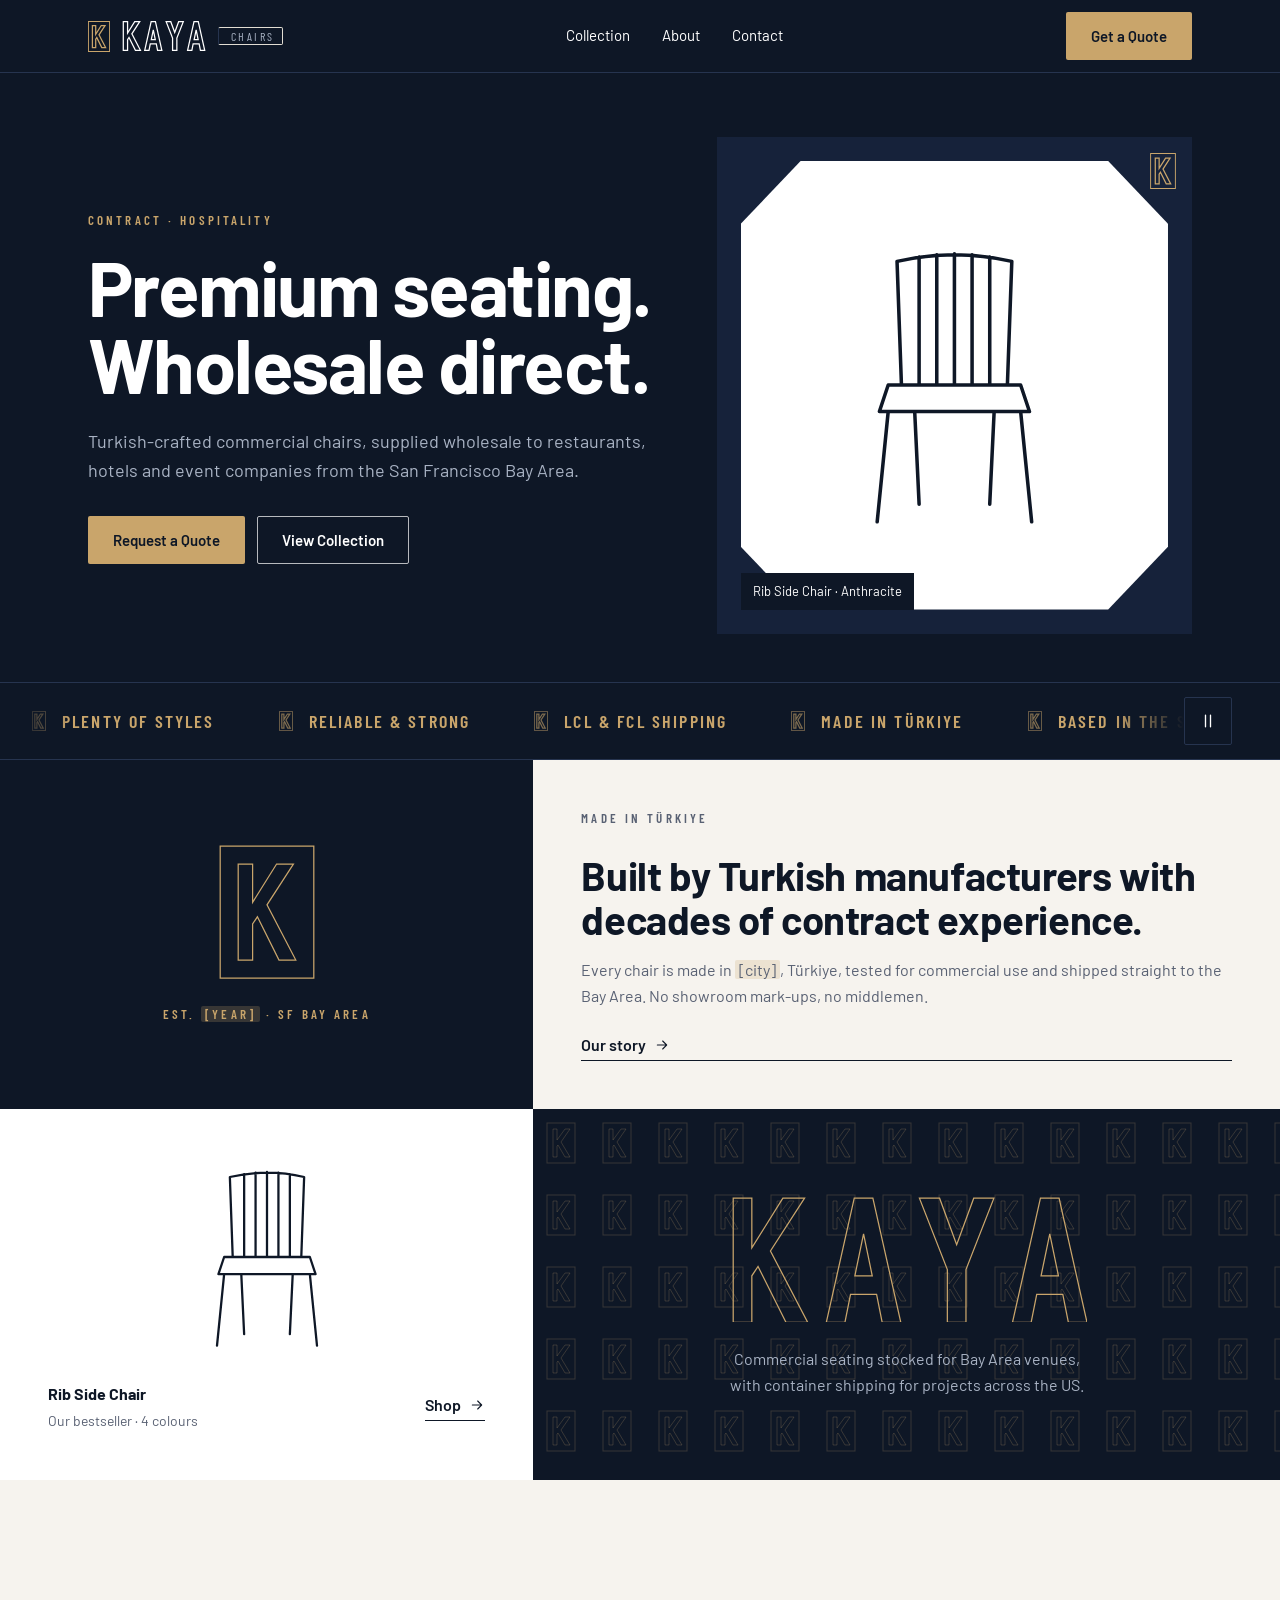
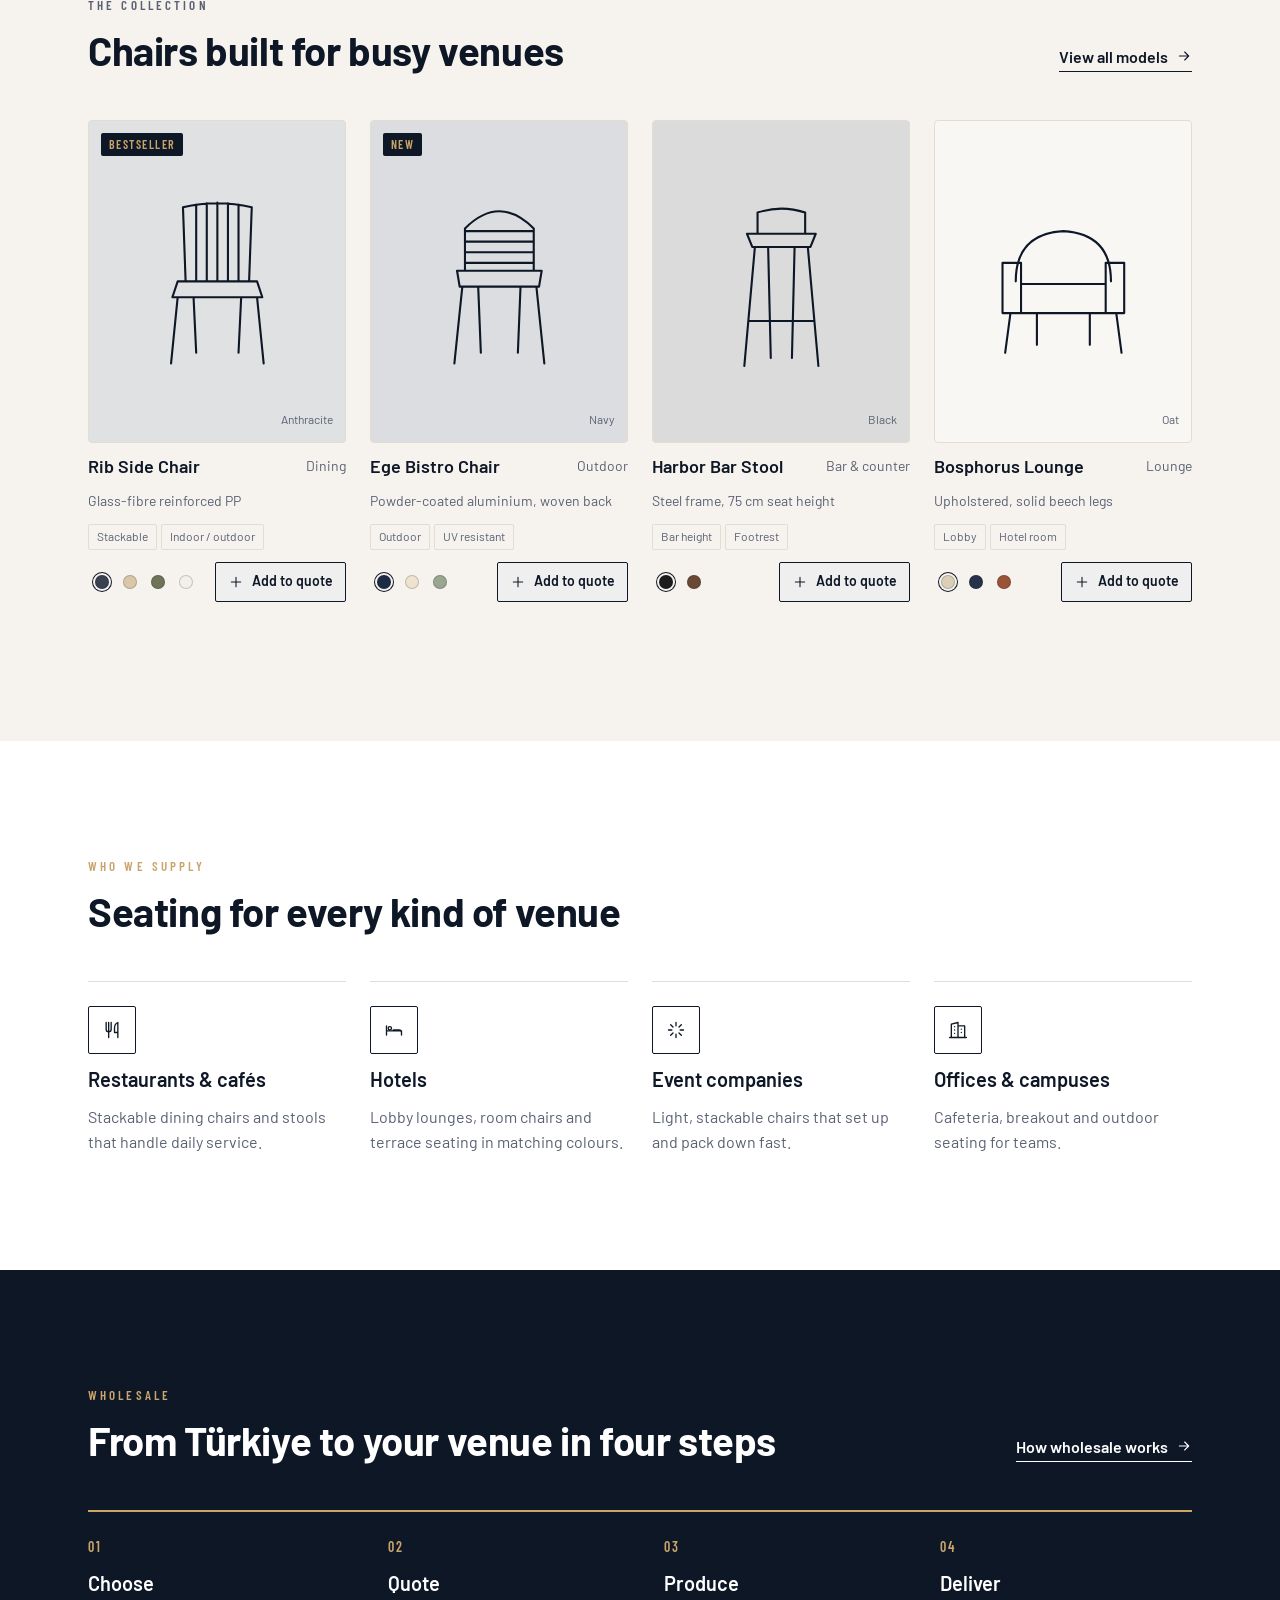
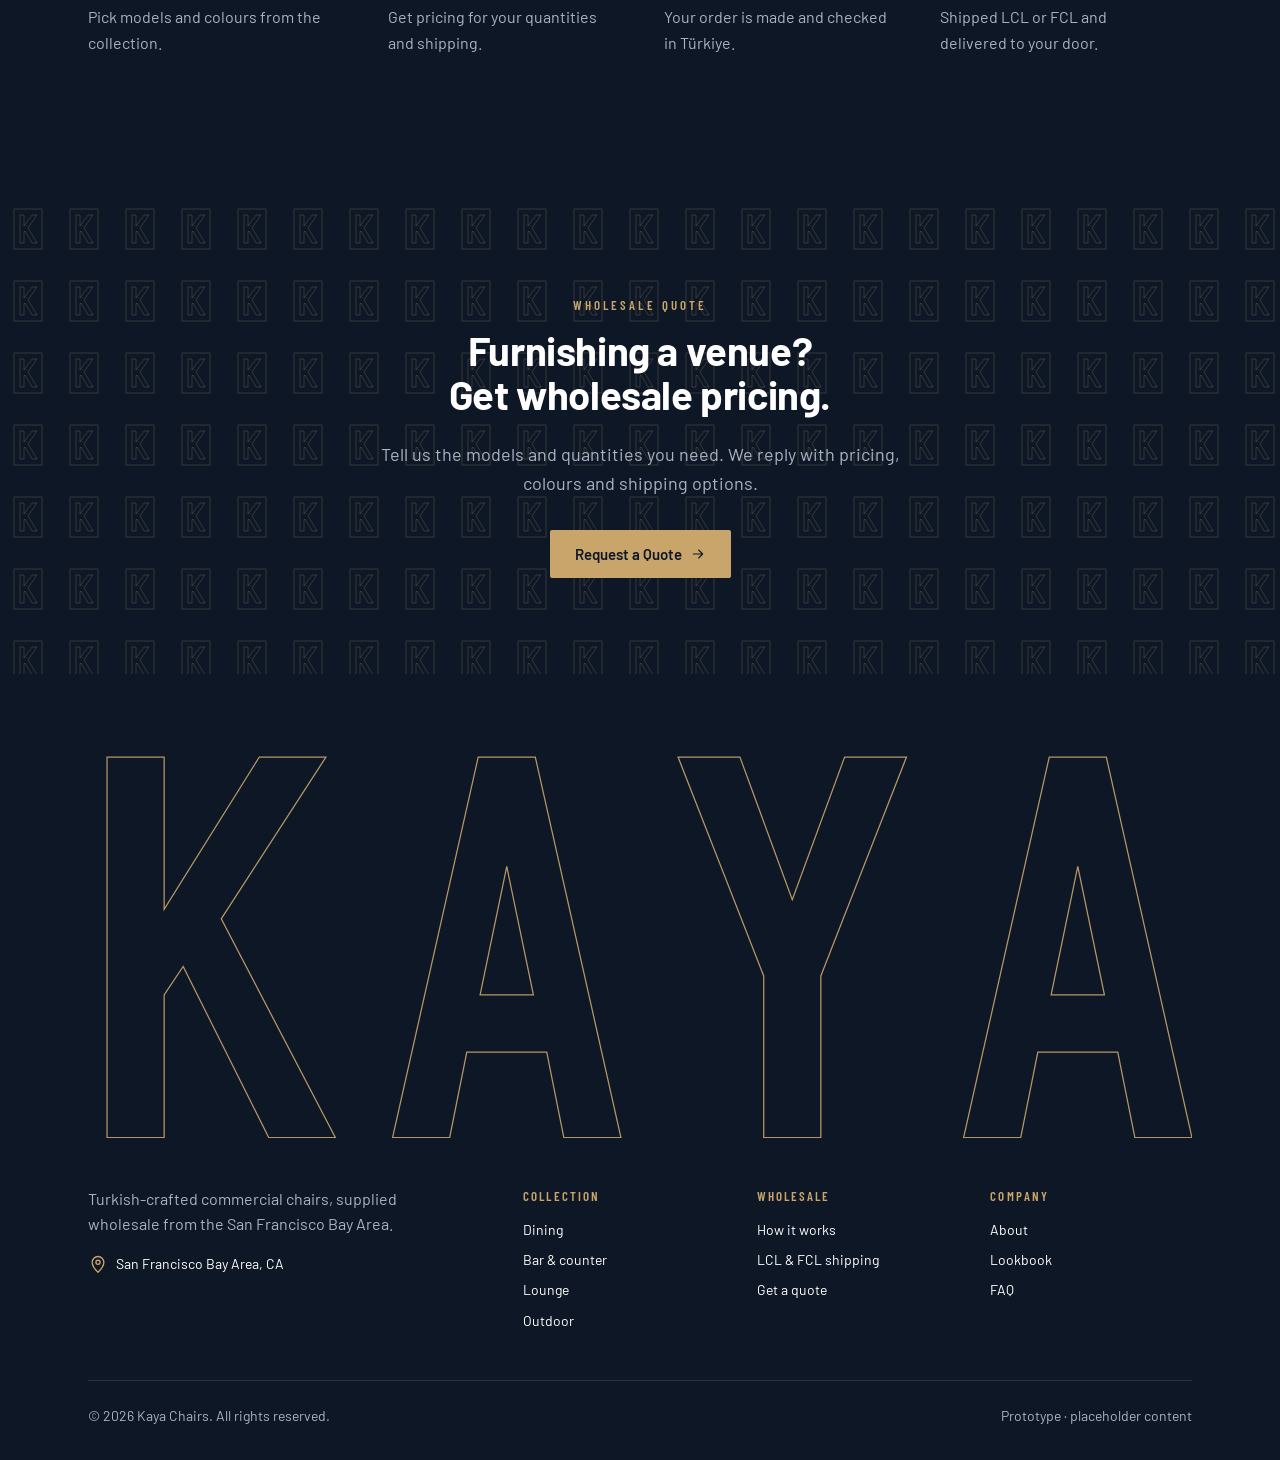
==== kaya-chairs/index.html @ 851cb451 "Add Kaya Chairs prototype: Vela colours with Hulics-style branding Four pages (home, collection & wh" ====
<!DOCTYPE html>
<html lang="en">
<head>
<meta charset="UTF-8">
<meta name="viewport" content="width=device-width, initial-scale=1.0, viewport-fit=cover">
<title>Kaya Chairs — Premium seating, wholesale direct</title>
<meta name="description" content="Turkish-crafted commercial chairs, supplied wholesale from the San Francisco Bay Area.">
<link rel="icon" href="data:image/svg+xml,<svg%20xmlns='http://www.w3.org/2000/svg'%20viewBox='0%200%2040%2056'><rect%20width='40'%20height='56'%20fill='%230E1726'/><g%20fill='none'%20stroke='%23C9A56B'%20stroke-width='2'><rect%20x='4'%20y='4'%20width='32'%20height='48'/><path%20transform='translate(11%2012)%20scale(.75)'%20d='M0%200H6V16L16%200H23L12%2017L24%2040H17L8%2022L6%2025V40H0Z'/></g></svg>">
<link rel="preconnect" href="https://fonts.googleapis.com">
<link rel="preconnect" href="https://fonts.gstatic.com" crossorigin>
<link href="https://fonts.googleapis.com/css2?family=Barlow:wght@400;500;600;700&family=Barlow+Condensed:wght@500;600;700&display=swap" rel="stylesheet">
<link rel="stylesheet" href="assets/kc.css">
</head>
<body>
<a class="skip" href="#main">Skip to content</a>
<svg width="0" height="0" style="position:absolute" aria-hidden="true"><symbol id="i-arrow" viewBox="0 0 24 24"><path d="M5 12h14M13 6l6 6-6 6"/></symbol><symbol id="i-menu" viewBox="0 0 24 24"><path d="M3 7h18M3 12h18M3 17h18"/></symbol><symbol id="i-close" viewBox="0 0 24 24"><path d="M6 6l12 12M18 6 6 18"/></symbol><symbol id="i-plus" viewBox="0 0 24 24"><path d="M12 5v14M5 12h14"/></symbol><symbol id="i-check" viewBox="0 0 24 24"><path d="M20 6 9 17l-5-5"/></symbol><symbol id="i-pause" viewBox="0 0 24 24"><path d="M9 5v14M15 5v14"/></symbol><symbol id="i-play" viewBox="0 0 24 24"><path d="M7 5l12 7-12 7z"/></symbol><symbol id="i-pin" viewBox="0 0 24 24"><path d="M12 22s7-6.5 7-12a7 7 0 0 0-14 0c0 5.5 7 12 7 12z"/><circle cx="12" cy="10" r="2.5"/></symbol><symbol id="i-phone" viewBox="0 0 24 24"><path d="M5 3h4l2 5-2.5 1.5a11 11 0 0 0 6 6L16 13l5 2v4a2 2 0 0 1-2 2A16 16 0 0 1 3 5a2 2 0 0 1 2-2z"/></symbol><symbol id="i-mail" viewBox="0 0 24 24"><path d="M3 5h18v14H3z"/><path d="m3 6 9 7 9-7"/></symbol><symbol id="i-clock" viewBox="0 0 24 24"><circle cx="12" cy="12" r="9"/><path d="M12 7v5l3 2"/></symbol><symbol id="i-home" viewBox="0 0 24 24"><path d="M3 11l9-7 9 7v9H3z"/><path d="M9 20v-6h6v6"/></symbol><symbol id="i-utensils" viewBox="0 0 24 24"><path d="M5 3v8a3 3 0 0 0 6 0V3M8 3v18M19 15V3c-2.5 1-4 3.5-4 7v5h4zm0 0v6"/></symbol><symbol id="i-bed" viewBox="0 0 24 24"><path d="M3 18V7M3 13h18v5M21 18v-3a3 3 0 0 0-3-3h-7v1"/><circle cx="7" cy="10" r="2"/></symbol><symbol id="i-spark" viewBox="0 0 24 24"><path d="M12 3v4M12 17v4M3 12h4M17 12h4M5.6 5.6l2.8 2.8M15.6 15.6l2.8 2.8M5.6 18.4l2.8-2.8M15.6 8.4l2.8-2.8"/></symbol><symbol id="i-building" viewBox="0 0 24 24"><path d="M4 21V5l8-2v18M12 7h8v14M8 8h.01M8 12h.01M8 16h.01M16 11h.01M16 15h.01M2 21h20"/></symbol><symbol id="i-container" viewBox="0 0 24 24"><path d="M2 7h20v11H2z"/><path d="M6 7v11M10 7v11M14 7v11M18 7v11"/></symbol><symbol id="i-shield" viewBox="0 0 24 24"><path d="M12 3 5 6v6c0 4.5 3 7.5 7 9 4-1.5 7-4.5 7-9V6z"/><path d="m9 12 2 2 4-4"/></symbol><symbol id="i-factory" viewBox="0 0 24 24"><path d="M2 21V10l6 4V10l6 4V6l8 4v11z"/><path d="M6 17h2M11 17h2M16 17h2"/></symbol><symbol id="i-handshake" viewBox="0 0 24 24"><path d="M2 12l4-4 4 2 4-3 4 3 4 2M6 8v6l5 5 2-2M13 17l2 2 3-3M10 14l2 2"/></symbol><symbol id="i-layers" viewBox="0 0 24 24"><path d="M12 3 2 8l10 5 10-5z"/><path d="M2 13l10 5 10-5"/></symbol><symbol id="c-rib" viewBox="0 0 120 140"><path d="M34 14Q60 8 86 14L84 70H36ZM44 12V70M52 11V70M60 10.5V70M68 11V70M76 12V70M30 70H90L94 82H26ZM30 82L25 132M90 82L95 132M42 82L44 124M78 82L76 124"/></symbol><symbol id="c-arm" viewBox="0 0 120 140"><path d="M36 18Q60 10 84 18V64H36ZM46 15V64M54 14V64M62 14V64M70 14V64M78 16V64M22 46H38M82 46H98M24 46V70M96 46V70M22 64H98L100 78H20ZM24 78L20 132M96 78L100 132M40 78L42 122M80 78L78 122"/></symbol><symbol id="c-bistro" viewBox="0 0 120 140"><path d="M34 62V30Q60 4 86 30V62M35 32H85M34 40H86M34 48H86M34 56H86M28 62H92L90 74H30ZM32 74L26 132M88 74L94 132M44 74L46 124M76 74L74 124"/></symbol><symbol id="c-stool" viewBox="0 0 120 140"><path d="M42 34V18Q60 12 78 18V34M34 34H86L82 44H38ZM40 44L32 134M80 44L88 134M50 44L52 128M70 44L68 128M36 100H84"/></symbol><symbol id="c-lounge" viewBox="0 0 120 140"><path d="M24 70Q24 34 60 32Q96 34 96 70M14 56H28V94H14ZM92 56H106V94H92ZM28 72H92V94H28ZM20 94L16 124M100 94L104 124M40 94V118M80 94V118"/></symbol><symbol id="kaya-word" viewBox="-1 -1 116 42"><g class="outline"><path d="M0 0H6V16L16 0H23L12 17L24 40H17L8 22L6 25V40H0Z"/><path transform="translate(30 0)" d="M0 40L9 0H15L24 40H18L16.2 31H7.8L6 40ZM9.2 25H14.8L12 11.5Z"/><path transform="translate(60 0)" d="M0 0H6.5L12 15L17.5 0H24L15 23V40H9V23Z"/><path transform="translate(90 0)" d="M0 40L9 0H15L24 40H18L16.2 31H7.8L6 40ZM9.2 25H14.8L12 11.5Z"/></g></symbol><symbol id="kaya-mono" viewBox="0 0 40 56"><g class="outline"><rect x="0.5" y="0.5" width="39" height="55"/><path transform="translate(8 8)" d="M0 0H6V16L16 0H23L12 17L24 40H17L8 22L6 25V40H0Z"/></g></symbol></svg>
<header class="header">
  <div class="container header-inner">
    <a href="index.html" class="logo" aria-label="Kaya Chairs, home"><svg class="mono" aria-hidden="true"><use href="#kaya-mono"/></svg><svg class="word" aria-hidden="true"><use href="#kaya-word"/></svg><span class="tag">Chairs</span></a>
    <nav class="nav" aria-label="Main"><a href="collection.html">Collection</a><a href="about.html">About</a><a href="contact.html">Contact</a></nav>
    <div class="header-end">
      <a href="contact.html" class="btn btn-gold">Get a Quote <span class="quote-count" hidden></span></a>
      <button class="menu-btn" id="menuBtn" type="button" aria-expanded="false" aria-controls="mobileMenu" aria-label="Open menu"><svg class="i" aria-hidden="true"><use href="#i-menu"/></svg></button>
    </div>
  </div>
  <nav class="mobile-menu" id="mobileMenu" aria-label="Mobile" hidden><a href="collection.html">Collection</a><a href="about.html">About</a><a href="contact.html">Contact</a><a href="contact.html">Get a Quote <span class="quote-count" hidden></span></a></nav>
</header>
<main id="main">

<section class="hero navy">
  <div class="container hero-grid">
    <div class="hero-copy">
      <span class="eyebrow">Contract · Hospitality</span>
      <h1 class="h-display">Premium seating.<br>Wholesale direct.</h1>
      <p class="lead">Turkish-crafted commercial chairs, supplied wholesale to restaurants, hotels and event companies from the San Francisco Bay Area.</p>
      <div class="hero-ctas">
        <a href="contact.html" class="btn btn-gold">Request a Quote</a>
        <a href="collection.html" class="btn btn-line">View Collection</a>
      </div>
    </div>
    <figure class="hero-visual">
      <div class="chair-panel"><svg class="art" viewBox="0 0 120 140" aria-hidden="true"><use href="#c-rib"/></svg></div>
      <svg class="mark" viewBox="0 0 40 56" aria-hidden="true"><use href="#kaya-mono"/></svg>
      <figcaption>Rib Side Chair · Anthracite</figcaption>
    </figure>
  </div>
  <div class="ticker">
  <div class="ticker-viewport">
    <ul class="ticker-track" aria-label="Why Kaya"><li class="ticker-item"><svg viewBox="0 0 40 56" aria-hidden="true"><use href="#kaya-mono"/></svg>Plenty of styles</li><li class="ticker-item"><svg viewBox="0 0 40 56" aria-hidden="true"><use href="#kaya-mono"/></svg>Reliable &amp; strong</li><li class="ticker-item"><svg viewBox="0 0 40 56" aria-hidden="true"><use href="#kaya-mono"/></svg>LCL &amp; FCL shipping</li><li class="ticker-item"><svg viewBox="0 0 40 56" aria-hidden="true"><use href="#kaya-mono"/></svg>Made in Türkiye</li><li class="ticker-item"><svg viewBox="0 0 40 56" aria-hidden="true"><use href="#kaya-mono"/></svg>Based in the SF Bay Area</li><li aria-hidden="true" style="display:contents"><span class="ticker-item"><svg viewBox="0 0 40 56" aria-hidden="true"><use href="#kaya-mono"/></svg>Plenty of styles</span><span class="ticker-item"><svg viewBox="0 0 40 56" aria-hidden="true"><use href="#kaya-mono"/></svg>Reliable &amp; strong</span><span class="ticker-item"><svg viewBox="0 0 40 56" aria-hidden="true"><use href="#kaya-mono"/></svg>LCL &amp; FCL shipping</span><span class="ticker-item"><svg viewBox="0 0 40 56" aria-hidden="true"><use href="#kaya-mono"/></svg>Made in Türkiye</span><span class="ticker-item"><svg viewBox="0 0 40 56" aria-hidden="true"><use href="#kaya-mono"/></svg>Based in the SF Bay Area</span></li></ul>
  </div>
  <button type="button" class="ticker-toggle" aria-label="Pause scrolling strip"><svg class="i" aria-hidden="true"><use href="#i-pause"/></svg></button>
</div>
</section>

<section class="tiles" aria-label="About Kaya">
  <div class="tile navy center">
    <svg class="mono-lg" viewBox="0 0 40 56" role="img" aria-label="Kaya monogram"><use href="#kaya-mono"/></svg>
    <span class="eyebrow">Est. <span class="ph">[Year]</span> · SF Bay Area</span>
  </div>
  <div class="tile paper">
    <span class="eyebrow">Made in Türkiye</span>
    <div class="stack">
      <h2 class="h2">Built by Turkish manufacturers with decades of contract experience.</h2>
      <p class="muted">Every chair is made in <span class="ph">[city]</span>, Türkiye, tested for commercial use and shipped straight to the Bay Area. No showroom mark-ups, no middlemen.</p>
    </div>
    <a href="about.html" class="link">Our story <svg class="i" aria-hidden="true"><use href="#i-arrow"/></svg></a>
  </div>
  <div class="tile white">
    <svg class="art" viewBox="0 0 120 140" aria-hidden="true"><use href="#c-rib"/></svg>
    <div class="card-row"><span><strong>Rib Side Chair</strong><br><span class="small muted">Our bestseller · 4 colours</span></span><a href="collection.html#dining" class="link">Shop <svg class="i" aria-hidden="true"><use href="#i-arrow"/></svg></a></div>
  </div>
  <div class="tile pattern center">
    <svg class="word-lg" viewBox="-1 -1 116 42" role="img" aria-label="Kaya"><use href="#kaya-word"/></svg>
    <p class="navy-text-muted" style="max-width:360px">Commercial seating stocked for Bay Area venues, with container shipping for projects across the US.</p>
  </div>
</section>

<section class="section paper">
  <div class="container">
    <div class="section-head">
      <div><span class="eyebrow">The collection</span><h2 class="h2">Chairs built for busy venues</h2></div>
      <a href="collection.html" class="link">View all models <svg class="i" aria-hidden="true"><use href="#i-arrow"/></svg></a>
    </div>
    <ul class="grid four" id="featured"></ul>
    <p class="small muted" style="margin-top:var(--s5)" id="quoteStatus" role="status" aria-live="polite"></p>
  </div>
</section>

<section class="section white">
  <div class="container">
    <div class="section-head"><div><span class="eyebrow">Who we supply</span><h2 class="h2">Seating for every kind of venue</h2></div></div>
    <ul class="features">
      <li class="feature"><span class="icon-box"><svg class="i" aria-hidden="true"><use href="#i-utensils"/></svg></span><h3 class="h3">Restaurants &amp; cafés</h3><p class="muted">Stackable dining chairs and stools that handle daily service.</p></li>
      <li class="feature"><span class="icon-box"><svg class="i" aria-hidden="true"><use href="#i-bed"/></svg></span><h3 class="h3">Hotels</h3><p class="muted">Lobby lounges, room chairs and terrace seating in matching colours.</p></li>
      <li class="feature"><span class="icon-box"><svg class="i" aria-hidden="true"><use href="#i-spark"/></svg></span><h3 class="h3">Event companies</h3><p class="muted">Light, stackable chairs that set up and pack down fast.</p></li>
      <li class="feature"><span class="icon-box"><svg class="i" aria-hidden="true"><use href="#i-building"/></svg></span><h3 class="h3">Offices &amp; campuses</h3><p class="muted">Cafeteria, breakout and outdoor seating for teams.</p></li>
    </ul>
  </div>
</section>

<section class="section navy">
  <div class="container">
    <div class="section-head">
      <div><span class="eyebrow">Wholesale</span><h2 class="h2">From Türkiye to your venue in four steps</h2></div>
      <a href="collection.html#wholesale" class="link">How wholesale works <svg class="i" aria-hidden="true"><use href="#i-arrow"/></svg></a>
    </div>
    <ol class="steps">
      <li class="step"><h3 class="h3">Choose</h3><p class="navy-text-muted">Pick models and colours from the collection.</p></li>
      <li class="step"><h3 class="h3">Quote</h3><p class="navy-text-muted">Get pricing for your quantities and shipping.</p></li>
      <li class="step"><h3 class="h3">Produce</h3><p class="navy-text-muted">Your order is made and checked in Türkiye.</p></li>
      <li class="step"><h3 class="h3">Deliver</h3><p class="navy-text-muted">Shipped LCL or FCL and delivered to your door.</p></li>
    </ol>
  </div>
</section>

<section class="cta-band pattern">
  <div class="container">
    <span class="eyebrow">Wholesale quote</span>
    <h2 class="h2">Furnishing a venue? Get wholesale pricing.</h2>
    <p class="lead">Tell us the models and quantities you need. We reply with pricing, colours and shipping options.</p>
    <a href="contact.html" class="btn btn-gold">Request a Quote <svg class="i" aria-hidden="true"><use href="#i-arrow"/></svg></a>
  </div>
</section>

</main>
<footer class="footer navy">
  <div class="container">
    <svg class="footer-word" viewBox="-1 -1 116 42" role="img" aria-label="Kaya"><use href="#kaya-word"/></svg>
    <div class="footer-grid">
      <div class="stack">
        <p class="navy-text-muted" style="max-width:340px">Turkish-crafted commercial chairs, supplied wholesale from the San Francisco Bay Area.</p>
        <p class="small" style="display:flex;gap:8px;align-items:center;color:var(--gold)"><svg class="i" aria-hidden="true"><use href="#i-pin"/></svg><span style="color:var(--on-navy)">San Francisco Bay Area, CA</span></p>
      </div>
      <div><span class="label">Collection</span><ul class="small"><li><a href="collection.html#dining">Dining</a></li><li><a href="collection.html#bar">Bar &amp; counter</a></li><li><a href="collection.html#lounge">Lounge</a></li><li><a href="collection.html#outdoor">Outdoor</a></li></ul></div>
      <div><span class="label">Wholesale</span><ul class="small"><li><a href="collection.html#wholesale">How it works</a></li><li><a href="collection.html#shipping">LCL &amp; FCL shipping</a></li><li><a href="contact.html">Get a quote</a></li></ul></div>
      <div><span class="label">Company</span><ul class="small"><li><a href="about.html">About</a></li><li><a href="about.html#lookbook">Lookbook</a></li><li><a href="contact.html#faq">FAQ</a></li></ul></div>
    </div>
    <div class="footer-bottom"><span>© <span class="js-year"></span> Kaya Chairs. All rights reserved.</span><span>Prototype · placeholder content</span></div>
  </div>
</footer>
<script src="assets/kc.js"></script>
</body>
</html>
---- kaya-chairs/assets/kc.css ----
/* Kaya Chairs — prototype
   Layout: Vela's navy hero and bold headline, Hulics' outline marks, framed monogram pattern and tiled blocks. */
:root{
  /* Colour (Vela) */
  --navy:#0E1726;        /* primary surface, text on light */
  --navy-2:#16223A;      /* raised panels on navy */
  --navy-line:#26344F;   /* dividers on navy */
  --gold:#C9A56B;        /* CTAs, marks, accents on navy */
  --gold-hover:#D7B783;
  --paper:#F6F3EE;       /* light sections */
  --white:#FFFFFF;
  --line:#E2DDD3;        /* dividers on light */
  --on-navy:#FFFFFF;
  --on-navy-muted:#A9B3C4;  /* 8.1:1 on navy */
  --muted:#596173;          /* 5.9:1 on paper */
  --error:#B3261E;

  /* Type */
  --font:'Barlow',system-ui,sans-serif;
  --font-cond:'Barlow Condensed','Arial Narrow',sans-serif;

  /* Space: 4/8/12/16/24/32/48/64/96 */
  --s1:4px;--s2:8px;--s3:12px;--s4:16px;--s5:24px;--s6:32px;--s7:48px;--s8:64px;--s9:96px;
  --r:2px;--r-card:4px;
  --max:1200px;
  --gutter:clamp(16px,4vw,48px);
  color-scheme:light;
}
*,*::before,*::after{box-sizing:border-box}
*{margin:0;padding:0}
body{background:var(--paper);color:var(--navy);font-family:var(--font);font-size:16px;line-height:1.6;-webkit-font-smoothing:antialiased}
a{color:inherit;text-decoration:none}
button,input,select,textarea{font:inherit;color:inherit}
ul,ol{list-style:none}
svg{display:block}
:focus-visible{outline:2px solid var(--gold);outline-offset:3px}
.on-light :focus-visible,.paper :focus-visible{outline-color:var(--navy)}
.skip{position:absolute;left:-9999px;top:8px;z-index:100;background:var(--gold);color:var(--navy);padding:8px 14px}
.skip:focus{left:8px}
.container{max-width:var(--max);margin:0 auto;padding-inline:var(--gutter)}
.ph{background:rgba(201,165,107,.22);padding:0 4px;border-radius:2px}

/* ---------- Type ---------- */
.eyebrow{font-family:var(--font-cond);font-size:13px;font-weight:600;letter-spacing:.24em;text-transform:uppercase;color:var(--gold)}
.paper .eyebrow,.on-light .eyebrow{color:var(--muted)}
.h-display{font-size:clamp(40px,6.4vw,76px);font-weight:700;line-height:1.02;letter-spacing:-.02em;text-wrap:balance}
.h1{font-size:clamp(36px,5vw,56px);font-weight:700;line-height:1.05;letter-spacing:-.015em;text-wrap:balance}
.h2{font-size:clamp(28px,3.6vw,40px);font-weight:700;line-height:1.1;letter-spacing:-.01em;text-wrap:balance}
.h3{font-size:20px;font-weight:600;line-height:1.3}
.lead{font-size:18px;line-height:1.6;max-width:560px}
.muted{color:var(--muted)}
.navy .muted,.navy-text-muted{color:var(--on-navy-muted)}
.small{font-size:14px}
.label{font-family:var(--font-cond);font-size:13px;font-weight:600;letter-spacing:.16em;text-transform:uppercase}

/* ---------- Surfaces ---------- */
.navy{background:var(--navy);color:var(--on-navy)}
.paper{background:var(--paper);color:var(--navy)}
.white{background:var(--white)}
.section{padding-block:clamp(64px,9vw,120px)}
.section-head{display:flex;justify-content:space-between;align-items:end;gap:var(--s5);flex-wrap:wrap;margin-bottom:var(--s7)}
.section-head .eyebrow{display:block;margin-bottom:var(--s3)}
/* Framed-monogram pattern (Hulics envelope) */
.pattern{color:var(--on-navy);background-color:var(--navy);background-image:url("data:image/svg+xml,%3Csvg xmlns='http://www.w3.org/2000/svg' width='56' height='72' viewBox='0 0 56 72'%3E%3Cg fill='none' stroke='%23C9A56B' stroke-opacity='.22' stroke-width='1'%3E%3Crect x='14' y='14' width='28' height='40'/%3E%3Cpath d='M20 20h4v11l8-11h5l-9 13 9 15h-5l-7-12-1 1v11h-4z'/%3E%3C/g%3E%3C/svg%3E");background-size:56px 72px}

/* ---------- Logo ---------- */
.logo{display:inline-flex;align-items:center;gap:var(--s3);color:var(--gold)}
.logo .mono{width:22px;height:31px}
.logo .word{width:84px;height:30px;color:var(--on-navy)}
.logo .tag{font-family:var(--font-cond);font-size:12px;letter-spacing:.2em;text-transform:uppercase;color:var(--on-navy-muted);padding-left:var(--s3);border-left:1px solid var(--navy-line);line-height:1}

/* ---------- Buttons ---------- */
.btn{display:inline-flex;align-items:center;justify-content:center;gap:var(--s2);min-height:48px;padding:0 var(--s5);border-radius:var(--r);border:1px solid transparent;font-size:15px;font-weight:600;cursor:pointer;transition:background .2s,color .2s,border-color .2s;white-space:nowrap;touch-action:manipulation}
.btn .i{width:16px;height:16px}
.btn-gold{background:var(--gold);color:var(--navy)}
.btn-gold:hover{background:var(--gold-hover)}
.btn-line{border-color:rgba(255,255,255,.7);color:var(--on-navy)}
.btn-line:hover{background:var(--on-navy);color:var(--navy)}
.btn-navy{background:var(--navy);color:var(--on-navy)}
.btn-navy:hover{background:var(--navy-2)}
.btn-line-dark{border-color:var(--navy);color:var(--navy)}
.btn-line-dark:hover{background:var(--navy);color:var(--on-navy)}
.btn-block{width:100%}
.i{width:20px;height:20px;fill:none;stroke:currentColor;stroke-width:1.6;stroke-linecap:round;stroke-linejoin:round;flex-shrink:0}
.link{display:inline-flex;align-items:center;gap:var(--s2);font-weight:600;border-bottom:1px solid currentColor;padding-bottom:2px}
.link .i{width:16px;height:16px;transition:transform .2s}
.link:hover .i{transform:translateX(4px)}

/* ---------- Header ---------- */
.header{position:sticky;top:env(safe-area-inset-top,0px);z-index:50;background:var(--navy);border-bottom:1px solid var(--navy-line)}
.header-inner{display:flex;align-items:center;justify-content:space-between;gap:var(--s5);height:72px}
.nav{display:flex;gap:var(--s6)}
.nav a{font-size:15px;color:var(--on-navy);padding:var(--s2) 0;border-bottom:2px solid transparent;transition:border-color .2s}
.nav a:hover,.nav a[aria-current=page]{border-color:var(--gold)}
.header-end{display:flex;align-items:center;gap:var(--s3)}
.quote-count{min-width:22px;height:22px;padding:0 6px;border-radius:11px;background:var(--navy);color:var(--gold);font-size:12px;display:inline-grid;place-items:center}
.quote-count[hidden]{display:none}
.menu-btn{display:none;width:48px;height:48px;align-items:center;justify-content:center;border:1px solid var(--navy-line);border-radius:var(--r);background:none;color:var(--on-navy);cursor:pointer}
.mobile-menu{border-top:1px solid var(--navy-line);background:var(--navy)}
.mobile-menu a{display:block;padding:var(--s4) var(--gutter);border-bottom:1px solid var(--navy-line);font-size:18px;color:var(--on-navy)}
@media (max-width:860px){.nav,.header-end .btn{display:none}.menu-btn{display:inline-flex}.logo .tag{display:none}}

/* ---------- Hero ---------- */
.hero{position:relative;overflow:hidden}
.hero-grid{display:grid;grid-template-columns:1.1fr .9fr;gap:var(--s7);align-items:center;padding-block:var(--s8) var(--s7)}
.hero-copy .h-display{margin:var(--s4) 0 var(--s5)}
.hero-copy .lead{color:var(--on-navy-muted)}
.hero-ctas{display:flex;gap:var(--s3);flex-wrap:wrap;margin-top:var(--s6)}
.chair-panel{position:relative;aspect-ratio:1/1.05;background:var(--white);clip-path:polygon(14% 0,86% 0,100% 14%,100% 86%,86% 100%,14% 100%,0 86%,0 14%);display:grid;place-items:center}
.chair-panel .art{width:62%;height:70%;stroke:var(--navy)}
.hero-visual{position:relative;padding:var(--s5);background:var(--navy-2)}
.hero-visual .mark{position:absolute;top:var(--s4);right:var(--s4);width:26px;height:36px;color:var(--gold)}
.hero-visual figcaption{position:absolute;left:var(--s5);bottom:var(--s5);background:var(--navy);color:var(--on-navy);padding:var(--s2) var(--s3);font-size:13px}
@media (max-width:900px){.hero-grid{grid-template-columns:1fr;padding-top:var(--s7)}.hero-visual{max-width:440px}}

/* ---------- Ticker (full-width strip) ---------- */
.ticker{display:flex;align-items:center;border-top:1px solid var(--navy-line);border-bottom:1px solid var(--navy-line);background:var(--navy)}
.ticker-viewport{flex:1;overflow:hidden;-webkit-mask-image:linear-gradient(90deg,transparent,#000 6%,#000 94%,transparent);mask-image:linear-gradient(90deg,transparent,#000 6%,#000 94%,transparent)}
.ticker-track{display:flex;width:max-content;animation:tick 40s linear infinite}
.ticker.paused .ticker-track{animation-play-state:paused}
.ticker-item{display:flex;align-items:center;gap:var(--s4);padding:var(--s5) var(--s6);font-family:var(--font-cond);font-size:18px;font-weight:600;letter-spacing:.12em;text-transform:uppercase;color:var(--gold);white-space:nowrap}
.ticker-item svg{width:14px;height:20px;color:var(--gold);opacity:.6}
.ticker-toggle{flex-shrink:0;width:48px;height:48px;margin-right:var(--gutter);display:grid;place-items:center;background:none;border:1px solid var(--navy-line);border-radius:var(--r);color:var(--on-navy);cursor:pointer}
@keyframes tick{to{transform:translateX(-50%)}}
@media (prefers-reduced-motion:reduce){
  .ticker-track{animation:none;width:auto;flex-wrap:wrap;justify-content:center}
  .ticker-track [aria-hidden=true]{display:none}
  .ticker-toggle{display:none}
  .ticker-viewport{-webkit-mask-image:none;mask-image:none}
}

/* ---------- Brand tiles (Hulics checkerboard) ---------- */
.tiles{display:grid;grid-template-columns:1fr 1.4fr;grid-auto-rows:minmax(280px,auto)}
.tile{padding:clamp(24px,4vw,48px);display:flex;flex-direction:column;justify-content:space-between;gap:var(--s5);min-width:0}
.tile.center{align-items:center;justify-content:center;text-align:center}
.tile .mono-lg{width:96px;height:136px;color:var(--gold)}
.tile .word-lg{width:min(360px,80%);height:auto;color:var(--gold)}
.tile .art{width:60%;max-width:260px;height:200px;stroke:var(--navy);align-self:center}
@media (max-width:760px){.tiles{grid-template-columns:1fr}.tiles .tile:nth-child(3){order:4}}

/* ---------- Product cards ---------- */
.filters{display:flex;gap:var(--s2);flex-wrap:wrap}
.chip{min-height:40px;padding:0 var(--s4);border:1px solid var(--line);border-radius:20px;background:var(--white);font-size:14px;font-weight:500;cursor:pointer;transition:border-color .2s,background .2s,color .2s}
.chip:hover{border-color:var(--navy)}
.chip[aria-pressed=true]{background:var(--navy);color:var(--on-navy);border-color:var(--navy)}
.grid{display:grid;grid-template-columns:repeat(3,1fr);gap:var(--s6) var(--s5)}
.grid.four{grid-template-columns:repeat(4,1fr)}
@media (max-width:1024px){.grid,.grid.four{grid-template-columns:repeat(2,1fr)}}
@media (max-width:560px){.grid,.grid.four{grid-template-columns:1fr}}
.card{display:flex;flex-direction:column;gap:var(--s3)}
.card-img{position:relative;aspect-ratio:4/5;display:grid;place-items:center;background:var(--white);background:color-mix(in srgb,var(--tint,#fff) 16%,var(--white));border:1px solid var(--line);border-radius:var(--r-card);overflow:hidden;transition:background-color .35s,border-color .2s}
.card-img .art{width:62%;height:62%;stroke:var(--navy);transition:transform .35s ease}
.card:hover .card-img{border-color:var(--navy)}
.card:hover .card-img .art{transform:scale(1.04)}
.card-img .badge{position:absolute;top:var(--s3);left:var(--s3)}
.card-img .finish-name{position:absolute;right:var(--s3);bottom:var(--s3);font-size:12px;color:var(--muted)}
.badge{display:inline-block;padding:2px var(--s2);background:var(--navy);color:var(--gold);border-radius:var(--r);font-family:var(--font-cond);font-size:12px;font-weight:600;letter-spacing:.12em;text-transform:uppercase}
.card-row{display:flex;justify-content:space-between;align-items:center;gap:var(--s3)}
.card .h3{font-size:18px}
.tags{display:flex;gap:var(--s1);flex-wrap:wrap}
.tag{font-size:12px;padding:2px var(--s2);border:1px solid var(--line);border-radius:var(--r);color:var(--muted)}
.swatches{display:flex}
.swatch{width:28px;height:28px;display:grid;place-items:center;background:none;border:0;cursor:pointer}
.swatch::before{content:'';width:14px;height:14px;border-radius:50%;background:var(--tint);border:1px solid rgba(14,23,38,.2);box-shadow:0 0 0 2px var(--paper)}
.swatch[aria-pressed=true]::before{box-shadow:0 0 0 2px var(--paper),0 0 0 3px var(--navy)}
.add-btn{min-height:40px;padding:0 var(--s3);font-size:14px}
.add-btn[aria-pressed=true]{background:var(--navy);color:var(--gold);border-color:var(--navy)}
.empty{grid-column:1/-1;padding:var(--s8) var(--s5);text-align:center;border:1px dashed var(--line);border-radius:var(--r-card)}

/* ---------- Feature list / audiences ---------- */
.features{display:grid;grid-template-columns:repeat(4,1fr);gap:var(--s5)}
.features.three{grid-template-columns:repeat(3,1fr)}
@media (max-width:900px){.features,.features.three{grid-template-columns:1fr 1fr}}
@media (max-width:480px){.features,.features.three{grid-template-columns:1fr}}
.feature{display:flex;flex-direction:column;gap:var(--s3);padding-top:var(--s5);border-top:1px solid var(--line)}
.navy .feature{border-color:var(--navy-line)}
.icon-box{width:48px;height:48px;display:grid;place-items:center;border:1px solid var(--gold);color:var(--gold);border-radius:var(--r)}
.paper .icon-box,.white .icon-box{border-color:var(--navy);color:var(--navy)}

/* ---------- Steps ---------- */
.steps{display:grid;grid-template-columns:repeat(4,1fr);counter-reset:step}
.step{padding:var(--s5) var(--s5) var(--s5) 0;border-top:2px solid var(--gold);counter-increment:step}
.step+.step{padding-left:var(--s5)}
.step::before{content:counter(step,decimal-leading-zero);display:block;font-family:var(--font-cond);font-size:14px;font-weight:600;letter-spacing:.16em;color:var(--gold)}
.paper .step::before{color:var(--muted)}
.paper .step{border-color:var(--navy)}
.step .h3{margin:var(--s3) 0 var(--s2)}
@media (max-width:860px){.steps{grid-template-columns:1fr 1fr}.step:nth-child(3){padding-left:0}}
@media (max-width:480px){.steps{grid-template-columns:1fr}.step,.step+.step{padding-left:0}}

/* ---------- Shipping comparison ---------- */
.ship{display:grid;grid-template-columns:1fr 1fr;gap:var(--s5)}
@media (max-width:760px){.ship{grid-template-columns:1fr}}
.ship-card{padding:var(--s6);border:1px solid var(--line);border-radius:var(--r-card);background:var(--white);display:grid;gap:var(--s4);align-content:start}
.ship-card.featured{background:var(--navy);color:var(--on-navy);border-color:var(--navy)}
.ship-card .code{font-family:var(--font-cond);font-size:48px;font-weight:700;letter-spacing:.04em;line-height:1;color:var(--gold)}
.ship-card:not(.featured) .code{color:var(--navy)}
.ship-card dl{display:grid;gap:var(--s2);font-size:15px}
.ship-card dl div{display:flex;justify-content:space-between;gap:var(--s4);padding-bottom:var(--s2);border-bottom:1px solid var(--line)}
.ship-card.featured dl div{border-color:var(--navy-line)}
.ship-card dt{color:var(--muted)}
.ship-card.featured dt{color:var(--on-navy-muted)}
.ship-card dd{text-align:right;font-variant-numeric:tabular-nums}

/* ---------- Stats ---------- */
.stats{display:grid;grid-template-columns:repeat(4,1fr);gap:var(--s5)}
.stat{border-left:2px solid var(--gold);padding-left:var(--s4)}
.stat b{display:block;font-size:40px;font-weight:700;line-height:1.1;font-variant-numeric:tabular-nums}
@media (max-width:760px){.stats{grid-template-columns:1fr 1fr}}

/* ---------- Split / two-col ---------- */
.two{display:grid;grid-template-columns:1fr 1fr;gap:clamp(32px,6vw,80px);align-items:center}
.two>*{min-width:0}
@media (max-width:900px){.two{grid-template-columns:1fr}}
.stack>*+*{margin-top:var(--s4)}

/* ---------- Route diagram ---------- */
.route{width:100%;height:auto;max-width:100%}
.route text{font-family:var(--font-cond);font-size:14px;letter-spacing:.14em;text-transform:uppercase}

/* ---------- Lookbook ---------- */
.look{display:grid;grid-template-columns:repeat(4,1fr);grid-auto-rows:220px;gap:var(--s4)}
.look figure{position:relative;border-radius:var(--r-card);overflow:hidden;display:grid;place-items:center}
.look figure.wide{grid-column:span 2}
.look figure.tall{grid-row:span 2}
.look figure .art{width:48%;height:60%;stroke:var(--gold)}
.look figure.light .art{stroke:var(--navy)}
.look figcaption{position:absolute;left:0;right:0;bottom:0;padding:var(--s3) var(--s4);font-size:14px;background:linear-gradient(transparent,rgba(14,23,38,.85));color:var(--on-navy)}
.look figure.light figcaption{background:linear-gradient(transparent,rgba(246,243,238,.95));color:var(--navy)}
@media (max-width:860px){.look{grid-template-columns:1fr 1fr;grid-auto-rows:180px}}
@media (max-width:480px){.look{grid-template-columns:1fr}.look figure.wide,.look figure.tall{grid-column:auto;grid-row:auto}}

/* ---------- Forms ---------- */
.form{display:grid;gap:var(--s5)}
.form fieldset{border:0;display:grid;gap:var(--s4)}
.form fieldset+fieldset{padding-top:var(--s5);border-top:1px solid var(--line)}
.form legend{font-family:var(--font-cond);font-size:13px;font-weight:600;letter-spacing:.2em;text-transform:uppercase;color:var(--muted);margin-bottom:var(--s4)}
.field{display:grid;gap:var(--s2);min-width:0}
.field label{font-size:14px;font-weight:600}
.field .req{color:var(--muted);font-weight:400}
.field input,.field select,.field textarea{width:100%;min-height:48px;padding:var(--s3);background:var(--white);border:1px solid #CFC8BB;border-radius:var(--r);font-size:16px;color:var(--navy);transition:border-color .2s}
.field textarea{min-height:120px;resize:vertical;line-height:1.5}
.field input:focus,.field select:focus,.field textarea:focus{outline:none;border-color:var(--navy);box-shadow:0 0 0 3px rgba(14,23,38,.12)}
.field .hint{font-size:13px;color:var(--muted)}
.field .err{display:none;font-size:13px;color:var(--error)}
.field.invalid input,.field.invalid select,.field.invalid textarea{border-color:var(--error)}
.field.invalid .err{display:block}
.row{display:grid;grid-template-columns:1fr 1fr;gap:var(--s4)}
@media (max-width:560px){.row{grid-template-columns:1fr}}
.radio-cards{display:grid;grid-template-columns:repeat(3,1fr);gap:var(--s2)}
.radio-cards label{position:relative;display:flex;flex-direction:column;gap:2px;padding:var(--s3);border:1px solid #CFC8BB;border-radius:var(--r);background:var(--white);cursor:pointer;font-weight:600;font-size:15px}
.radio-cards label span{font-weight:400;font-size:13px;color:var(--muted)}
.radio-cards input{position:absolute;opacity:0;pointer-events:none}
.radio-cards label:has(input:checked){border-color:var(--navy);box-shadow:inset 0 0 0 1px var(--navy)}
.radio-cards label:has(input:focus-visible){outline:2px solid var(--navy);outline-offset:2px}
@media (max-width:560px){.radio-cards{grid-template-columns:1fr}}
.qlist{display:grid;gap:var(--s2)}
.qitem{display:grid;grid-template-columns:56px 1fr 96px 44px;gap:var(--s3);align-items:center;padding:var(--s2);background:var(--white);border:1px solid var(--line);border-radius:var(--r-card)}
.qitem .thumb{width:56px;height:56px;display:grid;place-items:center;background:color-mix(in srgb,var(--tint,#fff) 18%,var(--white));border-radius:var(--r)}
.qitem .thumb .art{width:70%;height:80%;stroke:var(--navy)}
.qitem input{min-height:44px;padding:0 var(--s2);border:1px solid #CFC8BB;border-radius:var(--r);width:100%;font-size:16px}
.qitem .rm{width:44px;height:44px;display:grid;place-items:center;background:none;border:1px solid var(--line);border-radius:var(--r);cursor:pointer}
.qempty{padding:var(--s5);border:1px dashed #CFC8BB;border-radius:var(--r-card);font-size:15px}
.error-summary{display:none;padding:var(--s4);border:1px solid var(--error);border-radius:var(--r-card);background:#FDF4F3;color:var(--error)}
.error-summary.show{display:block}
.error-summary ul{margin-top:var(--s2);padding-left:var(--s5);list-style:disc}
.error-summary a{text-decoration:underline}
.success{display:none;padding:var(--s7) var(--s5);text-align:center}
.success.show{display:grid;gap:var(--s3);justify-items:center}

/* ---------- Contact card ---------- */
.contact-card{padding:var(--s6);border-radius:var(--r-card);display:grid;gap:var(--s5);align-content:start}
.contact-card dl{display:grid;gap:var(--s4)}
.contact-card dl div{display:flex;gap:var(--s3);align-items:flex-start}
.contact-card dt{font-family:var(--font-cond);font-size:13px;letter-spacing:.16em;text-transform:uppercase;color:var(--on-navy-muted)}
.contact-card dd{font-size:17px}
.contact-card .i{color:var(--gold);margin-top:2px}
.aside-sticky{position:sticky;top:96px}
@media (max-width:900px){.aside-sticky{position:static}}

/* ---------- FAQ ---------- */
.faq{border-top:1px solid var(--line)}
.faq details{border-bottom:1px solid var(--line)}
.faq summary{display:flex;justify-content:space-between;align-items:center;gap:var(--s4);min-height:64px;cursor:pointer;list-style:none;font-size:18px;font-weight:600}
.faq summary::-webkit-details-marker{display:none}
.faq summary .i{transition:transform .2s}
.faq details[open] summary .i{transform:rotate(45deg)}
.faq .ans{padding-bottom:var(--s5);max-width:680px;color:var(--muted)}

/* ---------- CTA band ---------- */
.cta-band{padding-block:clamp(56px,8vw,96px);text-align:center}
.cta-band .h2{max-width:720px;margin:var(--s3) auto var(--s5)}
.cta-band .lead{margin:0 auto var(--s6);color:var(--on-navy-muted)}

/* ---------- Footer ---------- */
.footer{padding-block:var(--s8) var(--s6)}
.footer-word{width:100%;height:auto;color:var(--gold);opacity:.9;margin-bottom:var(--s7)}
.footer-grid{display:grid;grid-template-columns:2fr 1fr 1fr 1fr;gap:var(--s6)}
.footer-grid .label{display:block;color:var(--gold);margin-bottom:var(--s3)}
.footer-grid li+li{margin-top:var(--s2)}
.footer-grid a:hover{color:var(--gold)}
.footer-bottom{display:flex;justify-content:space-between;flex-wrap:wrap;gap:var(--s3);margin-top:var(--s7);padding-top:var(--s5);border-top:1px solid var(--navy-line);font-size:14px;color:var(--on-navy-muted)}
@media (max-width:760px){.footer-grid{grid-template-columns:1fr 1fr}.footer-grid>div:first-child{grid-column:1/-1}}

/* ---------- Page head ---------- */
.page-head{padding-block:var(--s8) var(--s7)}
.page-head .h1{margin:var(--s3) 0 var(--s4)}
.page-head .lead{color:var(--on-navy-muted)}
.paper.page-head .lead{color:var(--muted)}

@media (prefers-reduced-motion:reduce){*{transition:none!important}}

/* ---------- Line art ---------- */
.art{fill:none;stroke-width:1.6;stroke-linecap:round;stroke-linejoin:round}
.art *{vector-effect:non-scaling-stroke}
.outline{fill:none;stroke:currentColor;stroke-width:1.25;stroke-linejoin:miter}
.outline *{vector-effect:non-scaling-stroke}
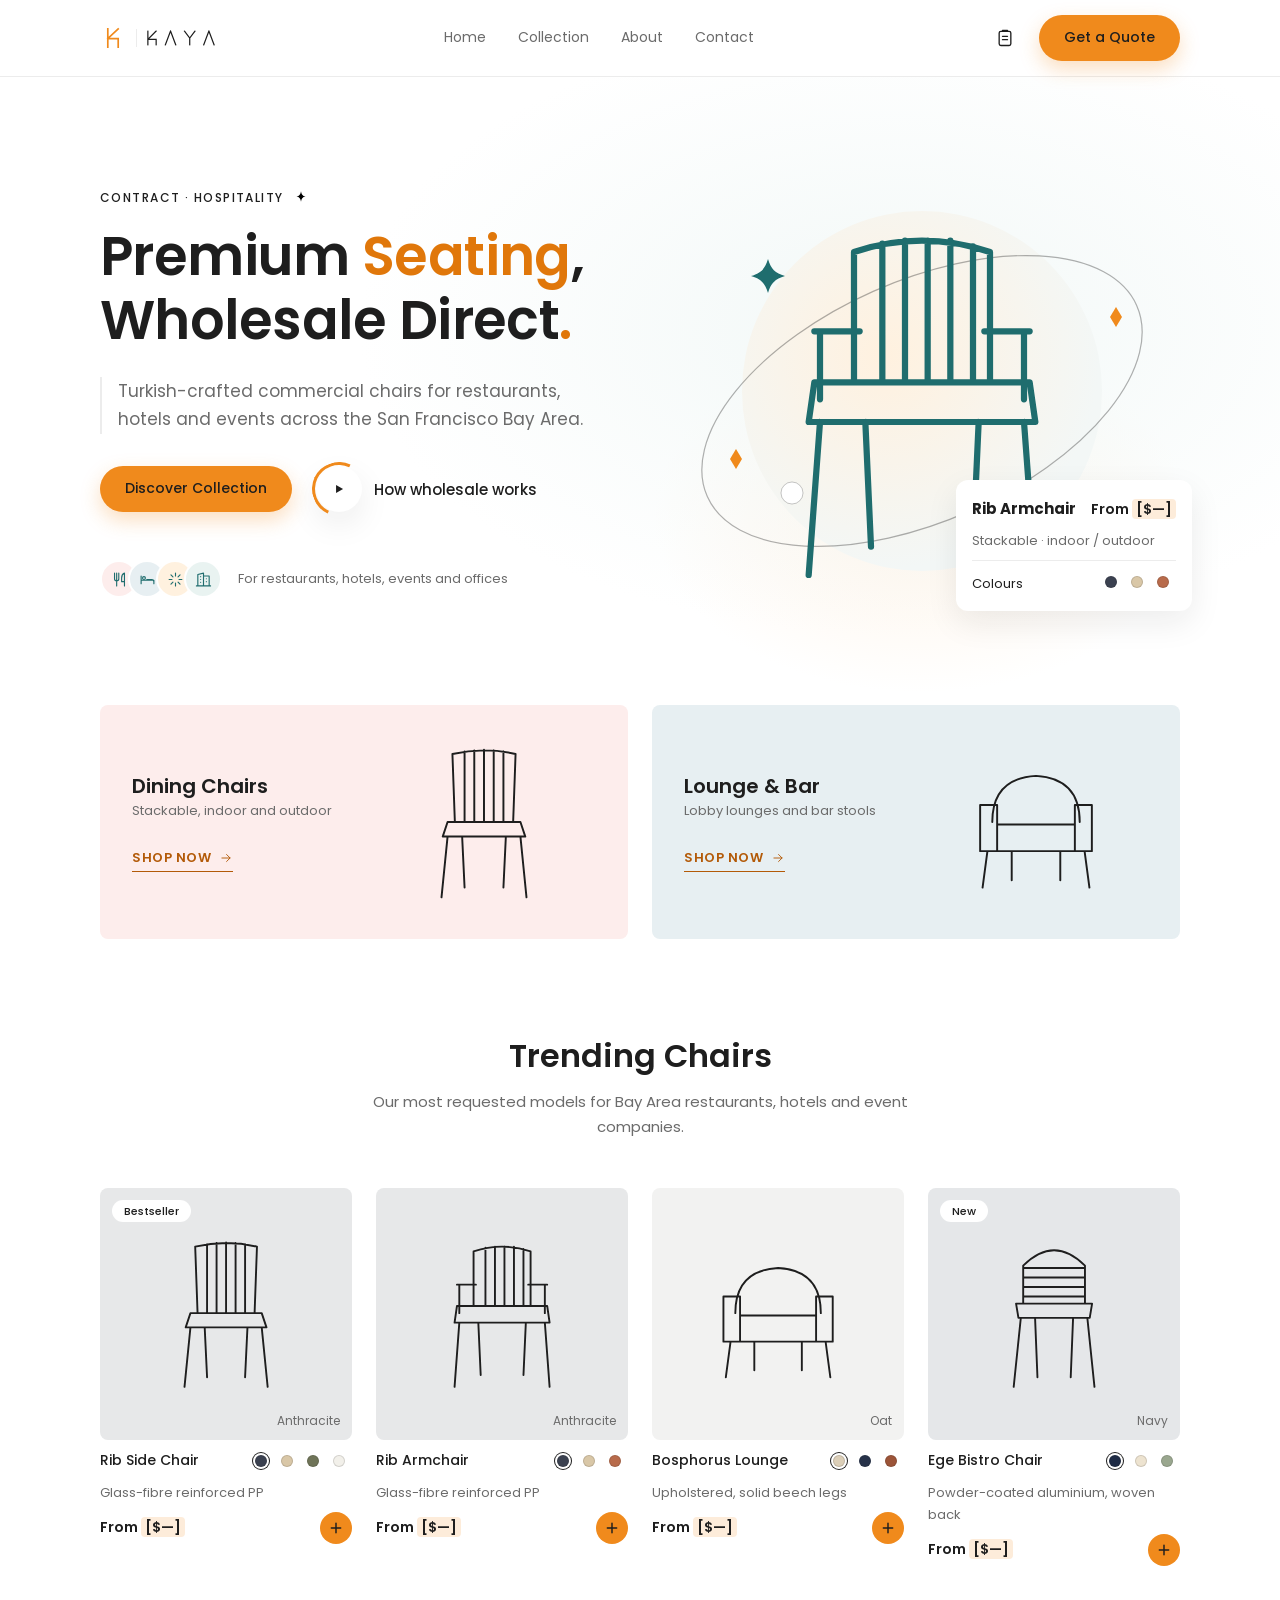
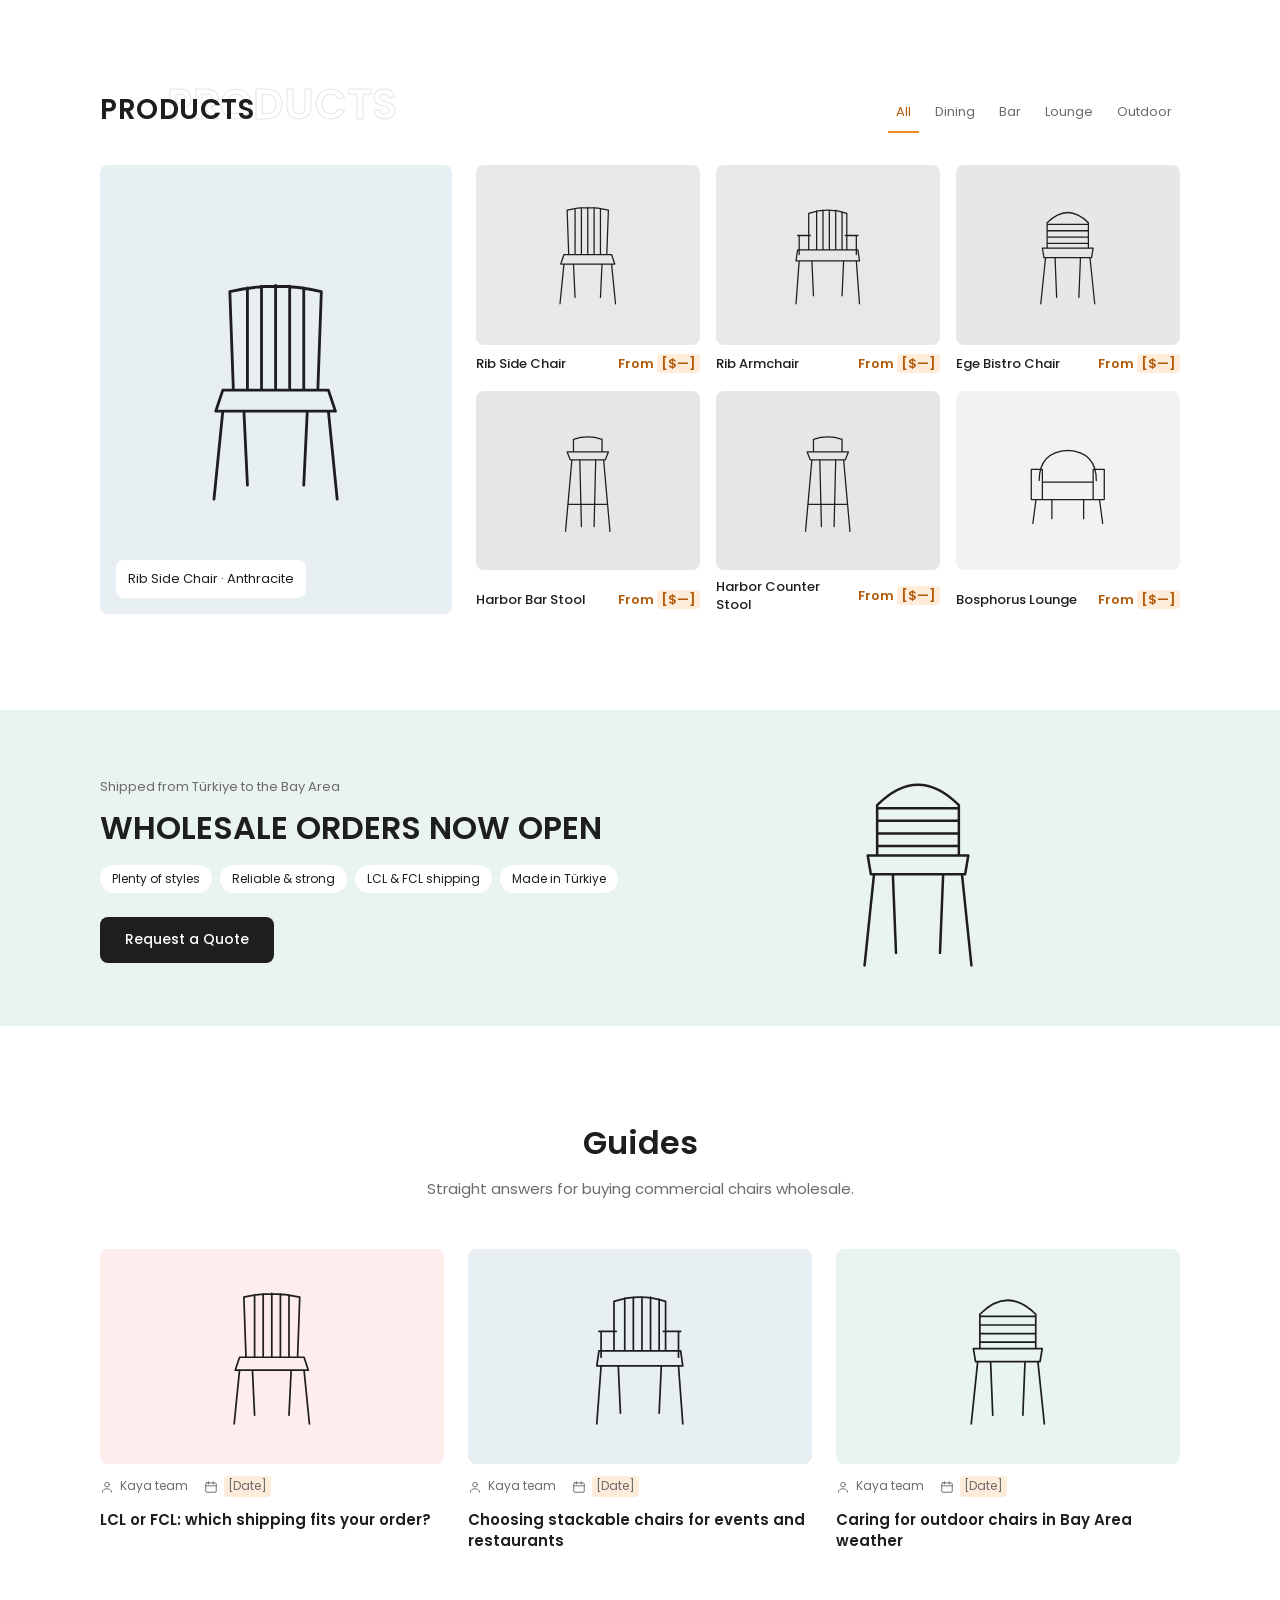
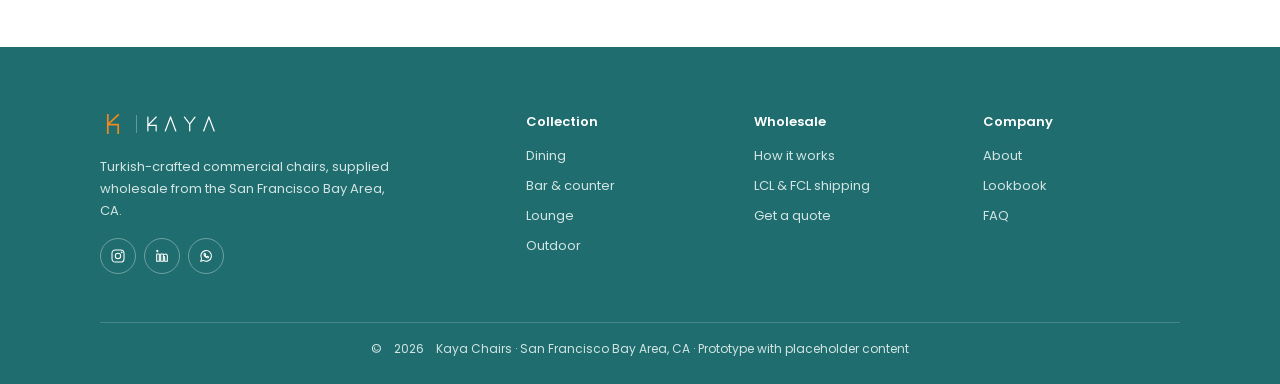
==== commit d691eafc: "Restyle Kaya Chairs to the light retail reference with the chair-K logo White and pastel panels, ora" ====
--- a/kaya-chairs/index.html
+++ b/kaya-chairs/index.html
@@ -5,137 +5,147 @@
 <meta name="viewport" content="width=device-width, initial-scale=1.0, viewport-fit=cover">
 <title>Kaya Chairs — Premium seating, wholesale direct</title>
 <meta name="description" content="Turkish-crafted commercial chairs, supplied wholesale from the San Francisco Bay Area.">
-<link rel="icon" href="data:image/svg+xml,<svg%20xmlns='http://www.w3.org/2000/svg'%20viewBox='0%200%2040%2056'><rect%20width='40'%20height='56'%20fill='%230E1726'/><g%20fill='none'%20stroke='%23C9A56B'%20stroke-width='2'><rect%20x='4'%20y='4'%20width='32'%20height='48'/><path%20transform='translate(11%2012)%20scale(.75)'%20d='M0%200H6V16L16%200H23L12%2017L24%2040H17L8%2022L6%2025V40H0Z'/></g></svg>">
+<link rel="icon" href="data:image/svg+xml,<svg%20xmlns='http://www.w3.org/2000/svg'%20viewBox='0%200%2040%2040'><rect%20width='40'%20height='40'%20rx='10'%20fill='%23F08A1C'/><g%20fill='none'%20stroke='%231E1E1E'%20stroke-width='3'%20stroke-linecap='square'><path%20d='M12%206V34M12%2021%2028%206M12%2021H28V34'/></g></svg>">
 <link rel="preconnect" href="https://fonts.googleapis.com">
 <link rel="preconnect" href="https://fonts.gstatic.com" crossorigin>
-<link href="https://fonts.googleapis.com/css2?family=Barlow:wght@400;500;600;700&family=Barlow+Condensed:wght@500;600;700&display=swap" rel="stylesheet">
+<link href="https://fonts.googleapis.com/css2?family=Poppins:wght@400;500;600;700&display=swap" rel="stylesheet">
 <link rel="stylesheet" href="assets/kc.css">
 </head>
 <body>
 <a class="skip" href="#main">Skip to content</a>
-<svg width="0" height="0" style="position:absolute" aria-hidden="true"><symbol id="i-arrow" viewBox="0 0 24 24"><path d="M5 12h14M13 6l6 6-6 6"/></symbol><symbol id="i-menu" viewBox="0 0 24 24"><path d="M3 7h18M3 12h18M3 17h18"/></symbol><symbol id="i-close" viewBox="0 0 24 24"><path d="M6 6l12 12M18 6 6 18"/></symbol><symbol id="i-plus" viewBox="0 0 24 24"><path d="M12 5v14M5 12h14"/></symbol><symbol id="i-check" viewBox="0 0 24 24"><path d="M20 6 9 17l-5-5"/></symbol><symbol id="i-pause" viewBox="0 0 24 24"><path d="M9 5v14M15 5v14"/></symbol><symbol id="i-play" viewBox="0 0 24 24"><path d="M7 5l12 7-12 7z"/></symbol><symbol id="i-pin" viewBox="0 0 24 24"><path d="M12 22s7-6.5 7-12a7 7 0 0 0-14 0c0 5.5 7 12 7 12z"/><circle cx="12" cy="10" r="2.5"/></symbol><symbol id="i-phone" viewBox="0 0 24 24"><path d="M5 3h4l2 5-2.5 1.5a11 11 0 0 0 6 6L16 13l5 2v4a2 2 0 0 1-2 2A16 16 0 0 1 3 5a2 2 0 0 1 2-2z"/></symbol><symbol id="i-mail" viewBox="0 0 24 24"><path d="M3 5h18v14H3z"/><path d="m3 6 9 7 9-7"/></symbol><symbol id="i-clock" viewBox="0 0 24 24"><circle cx="12" cy="12" r="9"/><path d="M12 7v5l3 2"/></symbol><symbol id="i-home" viewBox="0 0 24 24"><path d="M3 11l9-7 9 7v9H3z"/><path d="M9 20v-6h6v6"/></symbol><symbol id="i-utensils" viewBox="0 0 24 24"><path d="M5 3v8a3 3 0 0 0 6 0V3M8 3v18M19 15V3c-2.5 1-4 3.5-4 7v5h4zm0 0v6"/></symbol><symbol id="i-bed" viewBox="0 0 24 24"><path d="M3 18V7M3 13h18v5M21 18v-3a3 3 0 0 0-3-3h-7v1"/><circle cx="7" cy="10" r="2"/></symbol><symbol id="i-spark" viewBox="0 0 24 24"><path d="M12 3v4M12 17v4M3 12h4M17 12h4M5.6 5.6l2.8 2.8M15.6 15.6l2.8 2.8M5.6 18.4l2.8-2.8M15.6 8.4l2.8-2.8"/></symbol><symbol id="i-building" viewBox="0 0 24 24"><path d="M4 21V5l8-2v18M12 7h8v14M8 8h.01M8 12h.01M8 16h.01M16 11h.01M16 15h.01M2 21h20"/></symbol><symbol id="i-container" viewBox="0 0 24 24"><path d="M2 7h20v11H2z"/><path d="M6 7v11M10 7v11M14 7v11M18 7v11"/></symbol><symbol id="i-shield" viewBox="0 0 24 24"><path d="M12 3 5 6v6c0 4.5 3 7.5 7 9 4-1.5 7-4.5 7-9V6z"/><path d="m9 12 2 2 4-4"/></symbol><symbol id="i-factory" viewBox="0 0 24 24"><path d="M2 21V10l6 4V10l6 4V6l8 4v11z"/><path d="M6 17h2M11 17h2M16 17h2"/></symbol><symbol id="i-handshake" viewBox="0 0 24 24"><path d="M2 12l4-4 4 2 4-3 4 3 4 2M6 8v6l5 5 2-2M13 17l2 2 3-3M10 14l2 2"/></symbol><symbol id="i-layers" viewBox="0 0 24 24"><path d="M12 3 2 8l10 5 10-5z"/><path d="M2 13l10 5 10-5"/></symbol><symbol id="c-rib" viewBox="0 0 120 140"><path d="M34 14Q60 8 86 14L84 70H36ZM44 12V70M52 11V70M60 10.5V70M68 11V70M76 12V70M30 70H90L94 82H26ZM30 82L25 132M90 82L95 132M42 82L44 124M78 82L76 124"/></symbol><symbol id="c-arm" viewBox="0 0 120 140"><path d="M36 18Q60 10 84 18V64H36ZM46 15V64M54 14V64M62 14V64M70 14V64M78 16V64M22 46H38M82 46H98M24 46V70M96 46V70M22 64H98L100 78H20ZM24 78L20 132M96 78L100 132M40 78L42 122M80 78L78 122"/></symbol><symbol id="c-bistro" viewBox="0 0 120 140"><path d="M34 62V30Q60 4 86 30V62M35 32H85M34 40H86M34 48H86M34 56H86M28 62H92L90 74H30ZM32 74L26 132M88 74L94 132M44 74L46 124M76 74L74 124"/></symbol><symbol id="c-stool" viewBox="0 0 120 140"><path d="M42 34V18Q60 12 78 18V34M34 34H86L82 44H38ZM40 44L32 134M80 44L88 134M50 44L52 128M70 44L68 128M36 100H84"/></symbol><symbol id="c-lounge" viewBox="0 0 120 140"><path d="M24 70Q24 34 60 32Q96 34 96 70M14 56H28V94H14ZM92 56H106V94H92ZM28 72H92V94H28ZM20 94L16 124M100 94L104 124M40 94V118M80 94V118"/></symbol><symbol id="kaya-word" viewBox="-1 -1 116 42"><g class="outline"><path d="M0 0H6V16L16 0H23L12 17L24 40H17L8 22L6 25V40H0Z"/><path transform="translate(30 0)" d="M0 40L9 0H15L24 40H18L16.2 31H7.8L6 40ZM9.2 25H14.8L12 11.5Z"/><path transform="translate(60 0)" d="M0 0H6.5L12 15L17.5 0H24L15 23V40H9V23Z"/><path transform="translate(90 0)" d="M0 40L9 0H15L24 40H18L16.2 31H7.8L6 40ZM9.2 25H14.8L12 11.5Z"/></g></symbol><symbol id="kaya-mono" viewBox="0 0 40 56"><g class="outline"><rect x="0.5" y="0.5" width="39" height="55"/><path transform="translate(8 8)" d="M0 0H6V16L16 0H23L12 17L24 40H17L8 22L6 25V40H0Z"/></g></symbol></svg>
+<svg width="0" height="0" style="position:absolute" aria-hidden="true"><symbol id="i-arrow" viewBox="0 0 24 24"><path d="M5 12h14M13 6l6 6-6 6"/></symbol><symbol id="i-menu" viewBox="0 0 24 24"><path d="M3 7h18M3 12h18M3 17h18"/></symbol><symbol id="i-close" viewBox="0 0 24 24"><path d="M6 6l12 12M18 6 6 18"/></symbol><symbol id="i-plus" viewBox="0 0 24 24"><path d="M12 5v14M5 12h14"/></symbol><symbol id="i-check" viewBox="0 0 24 24"><path d="M20 6 9 17l-5-5"/></symbol><symbol id="i-pause" viewBox="0 0 24 24"><path d="M9 5v14M15 5v14"/></symbol><symbol id="i-play" viewBox="0 0 24 24"><path d="M7 5l12 7-12 7z"/></symbol><symbol id="i-pin" viewBox="0 0 24 24"><path d="M12 22s7-6.5 7-12a7 7 0 0 0-14 0c0 5.5 7 12 7 12z"/><circle cx="12" cy="10" r="2.5"/></symbol><symbol id="i-phone" viewBox="0 0 24 24"><path d="M5 3h4l2 5-2.5 1.5a11 11 0 0 0 6 6L16 13l5 2v4a2 2 0 0 1-2 2A16 16 0 0 1 3 5a2 2 0 0 1 2-2z"/></symbol><symbol id="i-mail" viewBox="0 0 24 24"><path d="M3 5h18v14H3z"/><path d="m3 6 9 7 9-7"/></symbol><symbol id="i-clock" viewBox="0 0 24 24"><circle cx="12" cy="12" r="9"/><path d="M12 7v5l3 2"/></symbol><symbol id="i-home" viewBox="0 0 24 24"><path d="M3 11l9-7 9 7v9H3z"/><path d="M9 20v-6h6v6"/></symbol><symbol id="i-utensils" viewBox="0 0 24 24"><path d="M5 3v8a3 3 0 0 0 6 0V3M8 3v18M19 15V3c-2.5 1-4 3.5-4 7v5h4zm0 0v6"/></symbol><symbol id="i-bed" viewBox="0 0 24 24"><path d="M3 18V7M3 13h18v5M21 18v-3a3 3 0 0 0-3-3h-7v1"/><circle cx="7" cy="10" r="2"/></symbol><symbol id="i-spark" viewBox="0 0 24 24"><path d="M12 3v4M12 17v4M3 12h4M17 12h4M5.6 5.6l2.8 2.8M15.6 15.6l2.8 2.8M5.6 18.4l2.8-2.8M15.6 8.4l2.8-2.8"/></symbol><symbol id="i-building" viewBox="0 0 24 24"><path d="M4 21V5l8-2v18M12 7h8v14M8 8h.01M8 12h.01M8 16h.01M16 11h.01M16 15h.01M2 21h20"/></symbol><symbol id="i-container" viewBox="0 0 24 24"><path d="M2 7h20v11H2z"/><path d="M6 7v11M10 7v11M14 7v11M18 7v11"/></symbol><symbol id="i-shield" viewBox="0 0 24 24"><path d="M12 3 5 6v6c0 4.5 3 7.5 7 9 4-1.5 7-4.5 7-9V6z"/><path d="m9 12 2 2 4-4"/></symbol><symbol id="i-factory" viewBox="0 0 24 24"><path d="M2 21V10l6 4V10l6 4V6l8 4v11z"/><path d="M6 17h2M11 17h2M16 17h2"/></symbol><symbol id="i-handshake" viewBox="0 0 24 24"><path d="M2 12l4-4 4 2 4-3 4 3 4 2M6 8v6l5 5 2-2M13 17l2 2 3-3M10 14l2 2"/></symbol><symbol id="i-layers" viewBox="0 0 24 24"><path d="M12 3 2 8l10 5 10-5z"/><path d="M2 13l10 5 10-5"/></symbol><symbol id="i-clipboard" viewBox="0 0 24 24"><rect x="5" y="4" width="14" height="17" rx="2"/><path d="M9 4V3h6v1M9 10h6M9 14h6"/></symbol><symbol id="i-sparkle" viewBox="0 0 24 24"><path d="M12 3c.5 4 2 6.5 6 7-4 .5-5.5 3-6 7-.5-4-2-6.5-6-7 4-.5 5.5-3 6-7z"/></symbol><symbol id="i-calendar" viewBox="0 0 24 24"><rect x="3" y="5" width="18" height="16" rx="2"/><path d="M8 3v4M16 3v4M3 10h18"/></symbol><symbol id="i-user" viewBox="0 0 24 24"><circle cx="12" cy="8" r="4"/><path d="M4 21c0-4 4-6 8-6s8 2 8 6"/></symbol><symbol id="i-insta" viewBox="0 0 24 24"><rect x="3" y="3" width="18" height="18" rx="5"/><circle cx="12" cy="12" r="4"/><circle cx="17.5" cy="6.5" r=".6"/></symbol><symbol id="i-linkedin" viewBox="0 0 24 24"><path d="M4 9h4v11H4zM6 4.5a1 1 0 1 0 0 .1M10 9h4v2c1-1.5 2.2-2 3.5-2 2 0 2.5 1.5 2.5 3.5V20h-4v-6c0-1-.5-1.5-1.3-1.5S14 13 14 14v6h-4z"/></symbol><symbol id="i-whatsapp" viewBox="0 0 24 24"><path d="M4 20l1.4-4A8 8 0 1 1 8 18.6z"/><path d="M9 9c0 3 2.5 6 6 6l1-1.5-2-1-1 .8c-1-.4-2-1.4-2.3-2.3l.8-1-1-2z"/></symbol><symbol id="c-rib" viewBox="0 0 120 140"><path d="M34 14Q60 8 86 14L84 70H36ZM44 12V70M52 11V70M60 10.5V70M68 11V70M76 12V70M30 70H90L94 82H26ZM30 82L25 132M90 82L95 132M42 82L44 124M78 82L76 124"/></symbol><symbol id="c-arm" viewBox="0 0 120 140"><path d="M36 18Q60 10 84 18V64H36ZM46 15V64M54 14V64M62 14V64M70 14V64M78 16V64M22 46H38M82 46H98M24 46V70M96 46V70M22 64H98L100 78H20ZM24 78L20 132M96 78L100 132M40 78L42 122M80 78L78 122"/></symbol><symbol id="c-bistro" viewBox="0 0 120 140"><path d="M34 62V30Q60 4 86 30V62M35 32H85M34 40H86M34 48H86M34 56H86M28 62H92L90 74H30ZM32 74L26 132M88 74L94 132M44 74L46 124M76 74L74 124"/></symbol><symbol id="c-stool" viewBox="0 0 120 140"><path d="M42 34V18Q60 12 78 18V34M34 34H86L82 44H38ZM40 44L32 134M80 44L88 134M50 44L52 128M70 44L68 128M36 100H84"/></symbol><symbol id="c-lounge" viewBox="0 0 120 140"><path d="M24 70Q24 34 60 32Q96 34 96 70M14 56H28V94H14ZM92 56H106V94H92ZM28 72H92V94H28ZM20 94L16 124M100 94L104 124M40 94V118M80 94V118"/></symbol><symbol id="kaya-mark" viewBox="0 0 40 40"><g class="mark-stroke" stroke-width="2.6"><path d="M12 6V34M12 21 28 6M12 21H28V34"/></g></symbol><symbol id="kaya-word" viewBox="0 0 78 18"><g class="mark-stroke" stroke-width="1.4"><path d="M1 1V17M1 10.5 10.5 1M1 10.5H10.5V17"/><path d="M21 17 27 1 33 17"/><path d="M43 1 49 9 55 1M49 9V17"/><path d="M65 17 71 1 77 17"/></g></symbol></svg>
 <header class="header">
   <div class="container header-inner">
-    <a href="index.html" class="logo" aria-label="Kaya Chairs, home"><svg class="mono" aria-hidden="true"><use href="#kaya-mono"/></svg><svg class="word" aria-hidden="true"><use href="#kaya-word"/></svg><span class="tag">Chairs</span></a>
-    <nav class="nav" aria-label="Main"><a href="collection.html">Collection</a><a href="about.html">About</a><a href="contact.html">Contact</a></nav>
+    <a href="index.html" class="logo" aria-label="Kaya Chairs, home"><svg class="mono" viewBox="0 0 40 40" aria-hidden="true"><use href="#kaya-mark"/></svg><span class="logo-rule"></span><svg class="word" viewBox="0 0 78 18" aria-hidden="true"><use href="#kaya-word"/></svg></a>
+    <nav class="nav" aria-label="Main"><a href="index.html">Home</a><a href="collection.html">Collection</a><a href="about.html">About</a><a href="contact.html">Contact</a></nav>
     <div class="header-end">
-      <a href="contact.html" class="btn btn-gold">Get a Quote <span class="quote-count" hidden></span></a>
+      <a href="contact.html" class="icon-link" aria-label="Your quote list"><svg class="i" aria-hidden="true"><use href="#i-clipboard"/></svg><span class="quote-count" hidden></span></a>
+      <a href="contact.html" class="btn btn-orange">Get a Quote</a>
       <button class="menu-btn" id="menuBtn" type="button" aria-expanded="false" aria-controls="mobileMenu" aria-label="Open menu"><svg class="i" aria-hidden="true"><use href="#i-menu"/></svg></button>
     </div>
   </div>
-  <nav class="mobile-menu" id="mobileMenu" aria-label="Mobile" hidden><a href="collection.html">Collection</a><a href="about.html">About</a><a href="contact.html">Contact</a><a href="contact.html">Get a Quote <span class="quote-count" hidden></span></a></nav>
+  <nav class="mobile-menu" id="mobileMenu" aria-label="Mobile" hidden><a href="index.html">Home</a><a href="collection.html">Collection</a><a href="about.html">About</a><a href="contact.html">Contact</a><a href="contact.html">Get a Quote <span class="quote-count" hidden></span></a></nav>
 </header>
 <main id="main">
 
-<section class="hero navy">
+<section class="hero">
   <div class="container hero-grid">
     <div class="hero-copy">
-      <span class="eyebrow">Contract · Hospitality</span>
-      <h1 class="h-display">Premium seating.<br>Wholesale direct.</h1>
-      <p class="lead">Turkish-crafted commercial chairs, supplied wholesale to restaurants, hotels and event companies from the San Francisco Bay Area.</p>
+      <span class="eyebrow">Contract · Hospitality <svg class="spark" aria-hidden="true"><use href="#i-sparkle"/></svg></span>
+      <h1 class="h-display">Premium <span class="accent">Seating</span>,<br>Wholesale Direct<span class="accent">.</span></h1>
+      <p class="lead">Turkish-crafted commercial chairs for restaurants, hotels and events across the San Francisco Bay Area.</p>
       <div class="hero-ctas">
-        <a href="contact.html" class="btn btn-gold">Request a Quote</a>
-        <a href="collection.html" class="btn btn-line">View Collection</a>
+        <a href="collection.html" class="btn btn-orange">Discover Collection</a>
+        <a href="collection.html#wholesale" class="play"><span class="play-ring"><svg class="i" aria-hidden="true"><use href="#i-play"/></svg></span>How wholesale works</a>
+      </div>
+      <div class="proof">
+        <ul aria-hidden="true"><li><svg class="i" aria-hidden="true"><use href="#i-utensils"/></svg></li><li><svg class="i" aria-hidden="true"><use href="#i-bed"/></svg></li><li><svg class="i" aria-hidden="true"><use href="#i-spark"/></svg></li><li><svg class="i" aria-hidden="true"><use href="#i-building"/></svg></li></ul>
+        <p class="small muted">For restaurants, hotels, events and offices</p>
       </div>
     </div>
-    <figure class="hero-visual">
-      <div class="chair-panel"><svg class="art" viewBox="0 0 120 140" aria-hidden="true"><use href="#c-rib"/></svg></div>
-      <svg class="mark" viewBox="0 0 40 56" aria-hidden="true"><use href="#kaya-mono"/></svg>
-      <figcaption>Rib Side Chair · Anthracite</figcaption>
-    </figure>
-  </div>
-  <div class="ticker">
-  <div class="ticker-viewport">
-    <ul class="ticker-track" aria-label="Why Kaya"><li class="ticker-item"><svg viewBox="0 0 40 56" aria-hidden="true"><use href="#kaya-mono"/></svg>Plenty of styles</li><li class="ticker-item"><svg viewBox="0 0 40 56" aria-hidden="true"><use href="#kaya-mono"/></svg>Reliable &amp; strong</li><li class="ticker-item"><svg viewBox="0 0 40 56" aria-hidden="true"><use href="#kaya-mono"/></svg>LCL &amp; FCL shipping</li><li class="ticker-item"><svg viewBox="0 0 40 56" aria-hidden="true"><use href="#kaya-mono"/></svg>Made in Türkiye</li><li class="ticker-item"><svg viewBox="0 0 40 56" aria-hidden="true"><use href="#kaya-mono"/></svg>Based in the SF Bay Area</li><li aria-hidden="true" style="display:contents"><span class="ticker-item"><svg viewBox="0 0 40 56" aria-hidden="true"><use href="#kaya-mono"/></svg>Plenty of styles</span><span class="ticker-item"><svg viewBox="0 0 40 56" aria-hidden="true"><use href="#kaya-mono"/></svg>Reliable &amp; strong</span><span class="ticker-item"><svg viewBox="0 0 40 56" aria-hidden="true"><use href="#kaya-mono"/></svg>LCL &amp; FCL shipping</span><span class="ticker-item"><svg viewBox="0 0 40 56" aria-hidden="true"><use href="#kaya-mono"/></svg>Made in Türkiye</span><span class="ticker-item"><svg viewBox="0 0 40 56" aria-hidden="true"><use href="#kaya-mono"/></svg>Based in the SF Bay Area</span></li></ul>
-  </div>
-  <button type="button" class="ticker-toggle" aria-label="Pause scrolling strip"><svg class="i" aria-hidden="true"><use href="#i-pause"/></svg></button>
-</div>
-</section>
-
-<section class="tiles" aria-label="About Kaya">
-  <div class="tile navy center">
-    <svg class="mono-lg" viewBox="0 0 40 56" role="img" aria-label="Kaya monogram"><use href="#kaya-mono"/></svg>
-    <span class="eyebrow">Est. <span class="ph">[Year]</span> · SF Bay Area</span>
-  </div>
-  <div class="tile paper">
-    <span class="eyebrow">Made in Türkiye</span>
-    <div class="stack">
-      <h2 class="h2">Built by Turkish manufacturers with decades of contract experience.</h2>
-      <p class="muted">Every chair is made in <span class="ph">[city]</span>, Türkiye, tested for commercial use and shipped straight to the Bay Area. No showroom mark-ups, no middlemen.</p>
+    <div class="hero-visual">
+      <div class="glow"></div>
+      <svg class="orbit" viewBox="0 0 500 500" aria-hidden="true">
+        <ellipse cx="250" cy="260" rx="235" ry="120" transform="rotate(-24 250 260)" fill="none" stroke="#1E1E1E" stroke-opacity=".35" stroke-width="1.2"/>
+        <path d="M58 318l6 -10 6 10 -6 10z" fill="#F08A1C"/><path d="M438 176l6-10 6 10-6 10z" fill="#F08A1C"/>
+        <path d="M96 118c3 10 7 14 17 17-10 3-14 7-17 17-3-10-7-14-17-17 10-3 14-7 17-17z" fill="#1F6D6E"/>
+        <circle cx="120" cy="352" r="11" fill="#FFFFFF" stroke="#1E1E1E" stroke-opacity=".25"/>
+      </svg>
+      <div class="hero-chair"><svg class="art" viewBox="0 0 120 140" aria-hidden="true"><use href="#c-arm"/></svg></div>
+      <div class="float-card">
+        <div class="row-sb"><strong>Rib Armchair</strong><span class="price">From <span class="ph">[$—]</span></span></div>
+        <span class="small muted">Stackable · indoor / outdoor</span>
+        <hr>
+        <div class="row-sb"><span class="small">Colours</span><span class="swatches" aria-label="Anthracite, Sand, Terracotta"><i class="swatch" style="--tint-c:#3B4150"></i><i class="swatch" style="--tint-c:#D9C7A7"></i><i class="swatch" style="--tint-c:#B86B4B"></i></span></div>
+      </div>
     </div>
-    <a href="about.html" class="link">Our story <svg class="i" aria-hidden="true"><use href="#i-arrow"/></svg></a>
-  </div>
-  <div class="tile white">
-    <svg class="art" viewBox="0 0 120 140" aria-hidden="true"><use href="#c-rib"/></svg>
-    <div class="card-row"><span><strong>Rib Side Chair</strong><br><span class="small muted">Our bestseller · 4 colours</span></span><a href="collection.html#dining" class="link">Shop <svg class="i" aria-hidden="true"><use href="#i-arrow"/></svg></a></div>
-  </div>
-  <div class="tile pattern center">
-    <svg class="word-lg" viewBox="-1 -1 116 42" role="img" aria-label="Kaya"><use href="#kaya-word"/></svg>
-    <p class="navy-text-muted" style="max-width:360px">Commercial seating stocked for Bay Area venues, with container shipping for projects across the US.</p>
   </div>
 </section>
 
-<section class="section paper">
+<section class="container cats" aria-label="Shop by type">
+  <a class="cat pink" href="collection.html#dining">
+    <div><h2 class="h3">Dining Chairs</h2><p class="small muted">Stackable, indoor and outdoor</p><span class="link">Shop now <svg class="i" aria-hidden="true"><use href="#i-arrow"/></svg></span></div>
+    <svg class="art" viewBox="0 0 120 140" aria-hidden="true"><use href="#c-rib"/></svg>
+  </a>
+  <a class="cat blue" href="collection.html#lounge">
+    <div><h2 class="h3">Lounge &amp; Bar</h2><p class="small muted">Lobby lounges and bar stools</p><span class="link">Shop now <svg class="i" aria-hidden="true"><use href="#i-arrow"/></svg></span></div>
+    <svg class="art" viewBox="0 0 120 140" aria-hidden="true"><use href="#c-lounge"/></svg>
+  </a>
+</section>
+
+<section class="section">
   <div class="container">
-    <div class="section-head">
-      <div><span class="eyebrow">The collection</span><h2 class="h2">Chairs built for busy venues</h2></div>
-      <a href="collection.html" class="link">View all models <svg class="i" aria-hidden="true"><use href="#i-arrow"/></svg></a>
-    </div>
+    <div class="section-title"><h2 class="h2">Trending Chairs</h2><p class="muted">Our most requested models for Bay Area restaurants, hotels and event companies.</p></div>
     <ul class="grid four" id="featured"></ul>
-    <p class="small muted" style="margin-top:var(--s5)" id="quoteStatus" role="status" aria-live="polite"></p>
+    <p class="small muted center" style="margin-top:var(--s5)" id="quoteStatus" role="status" aria-live="polite"></p>
   </div>
 </section>
 
-<section class="section white">
+<section class="section" style="padding-top:0">
   <div class="container">
-    <div class="section-head"><div><span class="eyebrow">Who we supply</span><h2 class="h2">Seating for every kind of venue</h2></div></div>
-    <ul class="features">
-      <li class="feature"><span class="icon-box"><svg class="i" aria-hidden="true"><use href="#i-utensils"/></svg></span><h3 class="h3">Restaurants &amp; cafés</h3><p class="muted">Stackable dining chairs and stools that handle daily service.</p></li>
-      <li class="feature"><span class="icon-box"><svg class="i" aria-hidden="true"><use href="#i-bed"/></svg></span><h3 class="h3">Hotels</h3><p class="muted">Lobby lounges, room chairs and terrace seating in matching colours.</p></li>
-      <li class="feature"><span class="icon-box"><svg class="i" aria-hidden="true"><use href="#i-spark"/></svg></span><h3 class="h3">Event companies</h3><p class="muted">Light, stackable chairs that set up and pack down fast.</p></li>
-      <li class="feature"><span class="icon-box"><svg class="i" aria-hidden="true"><use href="#i-building"/></svg></span><h3 class="h3">Offices &amp; campuses</h3><p class="muted">Cafeteria, breakout and outdoor seating for teams.</p></li>
+    <div class="section-head">
+      <div class="ghost-wrap"><h2 class="ghost-title" data-ghost="Products">Products</h2></div>
+      <div class="tabs" role="group" aria-label="Filter products">
+        <button type="button" class="tab" data-f="all" aria-pressed="true">All</button>
+        <button type="button" class="tab" data-f="dining" aria-pressed="false">Dining</button>
+        <button type="button" class="tab" data-f="bar" aria-pressed="false">Bar</button>
+        <button type="button" class="tab" data-f="lounge" aria-pressed="false">Lounge</button>
+        <button type="button" class="tab" data-f="outdoor" aria-pressed="false">Outdoor</button>
+      </div>
+    </div>
+    <div class="prod-block">
+      <div class="prod-feature blue" id="prodFeature"></div>
+      <ul class="mini-grid" id="miniGrid"></ul>
+    </div>
+  </div>
+</section>
+
+<section class="banner mint">
+  <div class="container banner-inner">
+    <div>
+      <span class="small muted">Shipped from Türkiye to the Bay Area</span>
+      <h2 class="h2" style="text-transform:uppercase;margin-top:var(--s2)">Wholesale orders now open</h2>
+      <ul class="banner-points"><li>Plenty of styles</li><li>Reliable &amp; strong</li><li>LCL &amp; FCL shipping</li><li>Made in Türkiye</li></ul>
+      <a href="contact.html" class="btn btn-dark">Request a Quote</a>
+    </div>
+    <svg class="art" viewBox="0 0 120 140" aria-hidden="true"><use href="#c-bistro"/></svg>
+  </div>
+</section>
+
+<section class="section">
+  <div class="container">
+    <div class="section-title"><h2 class="h2">Guides</h2><p class="muted">Straight answers for buying commercial chairs wholesale.</p></div>
+    <ul class="guides">
+      <li><a class="guide" href="collection.html#shipping">
+        <div class="guide-img pink"><svg class="art" viewBox="0 0 120 140" aria-hidden="true"><use href="#c-rib"/></svg></div>
+        <div class="guide-meta"><span><svg class="i" aria-hidden="true"><use href="#i-user"/></svg> Kaya team</span><span><svg class="i" aria-hidden="true"><use href="#i-calendar"/></svg> <span class="ph">[Date]</span></span></div>
+        <h3 class="h3">LCL or FCL: which shipping fits your order?</h3></a></li>
+      <li><a class="guide" href="collection.html#dining">
+        <div class="guide-img blue"><svg class="art" viewBox="0 0 120 140" aria-hidden="true"><use href="#c-arm"/></svg></div>
+        <div class="guide-meta"><span><svg class="i" aria-hidden="true"><use href="#i-user"/></svg> Kaya team</span><span><svg class="i" aria-hidden="true"><use href="#i-calendar"/></svg> <span class="ph">[Date]</span></span></div>
+        <h3 class="h3">Choosing stackable chairs for events and restaurants</h3></a></li>
+      <li><a class="guide" href="contact.html#faq">
+        <div class="guide-img mint"><svg class="art" viewBox="0 0 120 140" aria-hidden="true"><use href="#c-bistro"/></svg></div>
+        <div class="guide-meta"><span><svg class="i" aria-hidden="true"><use href="#i-user"/></svg> Kaya team</span><span><svg class="i" aria-hidden="true"><use href="#i-calendar"/></svg> <span class="ph">[Date]</span></span></div>
+        <h3 class="h3">Caring for outdoor chairs in Bay Area weather</h3></a></li>
     </ul>
   </div>
 </section>
 
-<section class="section navy">
+</main>
+<footer class="footer">
   <div class="container">
-    <div class="section-head">
-      <div><span class="eyebrow">Wholesale</span><h2 class="h2">From Türkiye to your venue in four steps</h2></div>
-      <a href="collection.html#wholesale" class="link">How wholesale works <svg class="i" aria-hidden="true"><use href="#i-arrow"/></svg></a>
+    <div class="footer-grid">
+      <div>
+        <a href="index.html" class="logo" aria-label="Kaya Chairs, home"><svg class="mono" viewBox="0 0 40 40" aria-hidden="true"><use href="#kaya-mark"/></svg><span class="logo-rule"></span><svg class="word" viewBox="0 0 78 18" aria-hidden="true"><use href="#kaya-word"/></svg></a>
+        <p>Turkish-crafted commercial chairs, supplied wholesale from the San Francisco Bay Area, CA.</p>
+        <div class="socials"><a href="#" aria-label="Instagram (link coming)"><svg class="i" aria-hidden="true"><use href="#i-insta"/></svg></a><a href="#" aria-label="LinkedIn (link coming)"><svg class="i" aria-hidden="true"><use href="#i-linkedin"/></svg></a><a href="#" aria-label="WhatsApp (link coming)"><svg class="i" aria-hidden="true"><use href="#i-whatsapp"/></svg></a></div>
+      </div>
+      <div><span class="label">Collection</span><ul><li><a href="collection.html#dining">Dining</a></li><li><a href="collection.html#bar">Bar &amp; counter</a></li><li><a href="collection.html#lounge">Lounge</a></li><li><a href="collection.html#outdoor">Outdoor</a></li></ul></div>
+      <div><span class="label">Wholesale</span><ul><li><a href="collection.html#wholesale">How it works</a></li><li><a href="collection.html#shipping">LCL &amp; FCL shipping</a></li><li><a href="contact.html">Get a quote</a></li></ul></div>
+      <div><span class="label">Company</span><ul><li><a href="about.html">About</a></li><li><a href="about.html#lookbook">Lookbook</a></li><li><a href="contact.html#faq">FAQ</a></li></ul></div>
     </div>
-    <ol class="steps">
-      <li class="step"><h3 class="h3">Choose</h3><p class="navy-text-muted">Pick models and colours from the collection.</p></li>
-      <li class="step"><h3 class="h3">Quote</h3><p class="navy-text-muted">Get pricing for your quantities and shipping.</p></li>
-      <li class="step"><h3 class="h3">Produce</h3><p class="navy-text-muted">Your order is made and checked in Türkiye.</p></li>
-      <li class="step"><h3 class="h3">Deliver</h3><p class="navy-text-muted">Shipped LCL or FCL and delivered to your door.</p></li>
-    </ol>
-  </div>
-</section>
-
-<section class="cta-band pattern">
-  <div class="container">
-    <span class="eyebrow">Wholesale quote</span>
-    <h2 class="h2">Furnishing a venue? Get wholesale pricing.</h2>
-    <p class="lead">Tell us the models and quantities you need. We reply with pricing, colours and shipping options.</p>
-    <a href="contact.html" class="btn btn-gold">Request a Quote <svg class="i" aria-hidden="true"><use href="#i-arrow"/></svg></a>
-  </div>
-</section>
-
-</main>
-<footer class="footer navy">
-  <div class="container">
-    <svg class="footer-word" viewBox="-1 -1 116 42" role="img" aria-label="Kaya"><use href="#kaya-word"/></svg>
-    <div class="footer-grid">
-      <div class="stack">
-        <p class="navy-text-muted" style="max-width:340px">Turkish-crafted commercial chairs, supplied wholesale from the San Francisco Bay Area.</p>
-        <p class="small" style="display:flex;gap:8px;align-items:center;color:var(--gold)"><svg class="i" aria-hidden="true"><use href="#i-pin"/></svg><span style="color:var(--on-navy)">San Francisco Bay Area, CA</span></p>
-      </div>
-      <div><span class="label">Collection</span><ul class="small"><li><a href="collection.html#dining">Dining</a></li><li><a href="collection.html#bar">Bar &amp; counter</a></li><li><a href="collection.html#lounge">Lounge</a></li><li><a href="collection.html#outdoor">Outdoor</a></li></ul></div>
-      <div><span class="label">Wholesale</span><ul class="small"><li><a href="collection.html#wholesale">How it works</a></li><li><a href="collection.html#shipping">LCL &amp; FCL shipping</a></li><li><a href="contact.html">Get a quote</a></li></ul></div>
-      <div><span class="label">Company</span><ul class="small"><li><a href="about.html">About</a></li><li><a href="about.html#lookbook">Lookbook</a></li><li><a href="contact.html#faq">FAQ</a></li></ul></div>
-    </div>
-    <div class="footer-bottom"><span>© <span class="js-year"></span> Kaya Chairs. All rights reserved.</span><span>Prototype · placeholder content</span></div>
+    <div class="footer-bottom">© <span class="js-year"></span> Kaya Chairs · San Francisco Bay Area, CA · Prototype with placeholder content</div>
   </div>
 </footer>
 <script src="assets/kc.js"></script>
--- a/kaya-chairs/assets/kc.css
+++ b/kaya-chairs/assets/kc.css
@@ -1,267 +1,328 @@
 /* Kaya Chairs — prototype
-   Layout: Vela's navy hero and bold headline, Hulics' outline marks, framed monogram pattern and tiled blocks. */
+   Layout: light retail layout with soft pastel panels, orange accents and a teal footer; Kaya chair-K brand. */
 :root{
-  /* Colour (Vela) */
-  --navy:#0E1726;        /* primary surface, text on light */
-  --navy-2:#16223A;      /* raised panels on navy */
-  --navy-line:#26344F;   /* dividers on navy */
-  --gold:#C9A56B;        /* CTAs, marks, accents on navy */
-  --gold-hover:#D7B783;
-  --paper:#F6F3EE;       /* light sections */
+  /* Colour */
   --white:#FFFFFF;
-  --line:#E2DDD3;        /* dividers on light */
-  --on-navy:#FFFFFF;
-  --on-navy-muted:#A9B3C4;  /* 8.1:1 on navy */
-  --muted:#596173;          /* 5.9:1 on paper */
+  --bg:#FFFFFF;
+  --tint:#F7FAFB;        /* page wash */
+  --pink:#FDEDEC;        /* pastel panel */
+  --blue:#E7EFF2;        /* pastel panel */
+  --mint:#E9F3F1;        /* pastel panel */
+  --tile:#F4F5F5;        /* product image tiles */
+  --orange:#F08A1C;      /* buttons, marks (fill only) */
+  --orange-hover:#F59B38;
+  --orange-lg:#E0770A;   /* large headline accent, 3.1:1 */
+  --orange-text:#B35A08; /* small orange text, 4.8:1 */
+  --teal:#1F6D6E;        /* footer, dark panels, 6.1:1 with white */
+  --teal-2:#185858;
+  --ink:#1E1E1E;
+  --muted:#6B6B6B;       /* 5.3:1 on white */
+  --on-teal-muted:#D2E4E4;
+  --line:#ECECEC;
   --error:#B3261E;
 
   /* Type */
-  --font:'Barlow',system-ui,sans-serif;
-  --font-cond:'Barlow Condensed','Arial Narrow',sans-serif;
-
-  /* Space: 4/8/12/16/24/32/48/64/96 */
+  --font:'Poppins',system-ui,sans-serif;
+
+  /* Space 4/8/12/16/24/32/48/64/96 */
   --s1:4px;--s2:8px;--s3:12px;--s4:16px;--s5:24px;--s6:32px;--s7:48px;--s8:64px;--s9:96px;
-  --r:2px;--r-card:4px;
-  --max:1200px;
-  --gutter:clamp(16px,4vw,48px);
+  --r:12px;--r-sm:8px;--pill:999px;
+  --shadow:0 12px 32px rgba(30,30,30,.08);
+  --max:1160px;
+  --gutter:clamp(16px,4vw,40px);
   color-scheme:light;
 }
 *,*::before,*::after{box-sizing:border-box}
 *{margin:0;padding:0}
-body{background:var(--paper);color:var(--navy);font-family:var(--font);font-size:16px;line-height:1.6;-webkit-font-smoothing:antialiased}
+body{background:var(--bg);color:var(--ink);font-family:var(--font);font-size:15px;line-height:1.7;-webkit-font-smoothing:antialiased}
 a{color:inherit;text-decoration:none}
 button,input,select,textarea{font:inherit;color:inherit}
 ul,ol{list-style:none}
 svg{display:block}
-:focus-visible{outline:2px solid var(--gold);outline-offset:3px}
-.on-light :focus-visible,.paper :focus-visible{outline-color:var(--navy)}
-.skip{position:absolute;left:-9999px;top:8px;z-index:100;background:var(--gold);color:var(--navy);padding:8px 14px}
+:focus-visible{outline:2px solid var(--teal);outline-offset:3px}
+.navy :focus-visible,.pattern :focus-visible{outline-color:var(--white)}
+.skip{position:absolute;left:-9999px;top:8px;z-index:100;background:var(--ink);color:var(--white);padding:8px 14px}
 .skip:focus{left:8px}
 .container{max-width:var(--max);margin:0 auto;padding-inline:var(--gutter)}
-.ph{background:rgba(201,165,107,.22);padding:0 4px;border-radius:2px}
+.ph{background:rgba(240,138,28,.16);padding:0 4px;border-radius:4px}
 
 /* ---------- Type ---------- */
-.eyebrow{font-family:var(--font-cond);font-size:13px;font-weight:600;letter-spacing:.24em;text-transform:uppercase;color:var(--gold)}
-.paper .eyebrow,.on-light .eyebrow{color:var(--muted)}
-.h-display{font-size:clamp(40px,6.4vw,76px);font-weight:700;line-height:1.02;letter-spacing:-.02em;text-wrap:balance}
-.h1{font-size:clamp(36px,5vw,56px);font-weight:700;line-height:1.05;letter-spacing:-.015em;text-wrap:balance}
-.h2{font-size:clamp(28px,3.6vw,40px);font-weight:700;line-height:1.1;letter-spacing:-.01em;text-wrap:balance}
-.h3{font-size:20px;font-weight:600;line-height:1.3}
-.lead{font-size:18px;line-height:1.6;max-width:560px}
+.eyebrow{display:inline-flex;align-items:center;gap:var(--s2);font-size:12px;font-weight:500;letter-spacing:.12em;text-transform:uppercase;color:var(--ink)}
+.eyebrow .spark{width:18px;height:18px;color:var(--orange)}
+.navy .eyebrow,.pattern .eyebrow{color:var(--on-teal-muted)}
+.h-display{font-size:clamp(34px,5vw,54px);font-weight:600;line-height:1.18;letter-spacing:-.01em;text-wrap:balance}
+.h1{font-size:clamp(30px,4.2vw,44px);font-weight:600;line-height:1.2;text-wrap:balance}
+.h2{font-size:clamp(24px,3vw,32px);font-weight:600;line-height:1.3;text-wrap:balance}
+.h3{font-size:17px;font-weight:600;line-height:1.4}
+.accent{color:var(--orange-lg)}
+.lead{font-size:17px;line-height:1.7;color:var(--muted);max-width:520px}
 .muted{color:var(--muted)}
-.navy .muted,.navy-text-muted{color:var(--on-navy-muted)}
-.small{font-size:14px}
-.label{font-family:var(--font-cond);font-size:13px;font-weight:600;letter-spacing:.16em;text-transform:uppercase}
+.small{font-size:13px}
+.label{font-size:13px;font-weight:600}
+.navy-text-muted{color:var(--on-teal-muted)}
+.center{text-align:center}
+.section-title{text-align:center;max-width:560px;margin:0 auto var(--s7)}
+.section-title p{margin-top:var(--s3)}
 
 /* ---------- Surfaces ---------- */
-.navy{background:var(--navy);color:var(--on-navy)}
-.paper{background:var(--paper);color:var(--navy)}
 .white{background:var(--white)}
-.section{padding-block:clamp(64px,9vw,120px)}
-.section-head{display:flex;justify-content:space-between;align-items:end;gap:var(--s5);flex-wrap:wrap;margin-bottom:var(--s7)}
-.section-head .eyebrow{display:block;margin-bottom:var(--s3)}
-/* Framed-monogram pattern (Hulics envelope) */
-.pattern{color:var(--on-navy);background-color:var(--navy);background-image:url("data:image/svg+xml,%3Csvg xmlns='http://www.w3.org/2000/svg' width='56' height='72' viewBox='0 0 56 72'%3E%3Cg fill='none' stroke='%23C9A56B' stroke-opacity='.22' stroke-width='1'%3E%3Crect x='14' y='14' width='28' height='40'/%3E%3Cpath d='M20 20h4v11l8-11h5l-9 13 9 15h-5l-7-12-1 1v11h-4z'/%3E%3C/g%3E%3C/svg%3E");background-size:56px 72px}
-
-/* ---------- Logo ---------- */
-.logo{display:inline-flex;align-items:center;gap:var(--s3);color:var(--gold)}
-.logo .mono{width:22px;height:31px}
-.logo .word{width:84px;height:30px;color:var(--on-navy)}
-.logo .tag{font-family:var(--font-cond);font-size:12px;letter-spacing:.2em;text-transform:uppercase;color:var(--on-navy-muted);padding-left:var(--s3);border-left:1px solid var(--navy-line);line-height:1}
+.paper{background:var(--tint)}
+.navy{background:var(--teal);color:var(--white)}
+.navy .muted{color:var(--on-teal-muted)}
+.pink{background:var(--pink)}
+.blue{background:var(--blue)}
+.mint{background:var(--mint)}
+.section{padding-block:clamp(56px,8vw,96px)}
+.section-head{display:flex;justify-content:space-between;align-items:end;gap:var(--s5);flex-wrap:wrap;margin-bottom:var(--s6)}
+.section-head .eyebrow{margin-bottom:var(--s2)}
+.pattern{color:var(--white);background-color:var(--teal);background-image:url("data:image/svg+xml,%3Csvg xmlns='http://www.w3.org/2000/svg' width='64' height='64' viewBox='0 0 40 40'%3E%3Cpath d='M12 6V34M12 21 28 6M12 21H28V34' fill='none' stroke='%23FFFFFF' stroke-opacity='.08' stroke-width='1.6'/%3E%3C/svg%3E");background-size:64px 64px}
+
+/* ---------- Logo (chair-K) ---------- */
+.logo{display:inline-flex;align-items:center;gap:var(--s2);color:var(--ink)}
+.logo .mono{width:26px;height:26px;color:var(--orange)}
+.logo .word{width:68px;height:16px}
+.logo-rule{width:1px;height:18px;background:var(--line);margin:0 2px}
+.navy .logo,.footer .logo{color:var(--white)}
+.navy .logo-rule,.footer .logo-rule{background:rgba(255,255,255,.3)}
 
 /* ---------- Buttons ---------- */
-.btn{display:inline-flex;align-items:center;justify-content:center;gap:var(--s2);min-height:48px;padding:0 var(--s5);border-radius:var(--r);border:1px solid transparent;font-size:15px;font-weight:600;cursor:pointer;transition:background .2s,color .2s,border-color .2s;white-space:nowrap;touch-action:manipulation}
+.btn{display:inline-flex;align-items:center;justify-content:center;gap:var(--s2);min-height:46px;padding:0 var(--s5);border-radius:var(--pill);border:1px solid transparent;font-size:14px;font-weight:500;cursor:pointer;transition:background .2s,color .2s,border-color .2s,box-shadow .2s;white-space:nowrap;touch-action:manipulation}
 .btn .i{width:16px;height:16px}
-.btn-gold{background:var(--gold);color:var(--navy)}
-.btn-gold:hover{background:var(--gold-hover)}
-.btn-line{border-color:rgba(255,255,255,.7);color:var(--on-navy)}
-.btn-line:hover{background:var(--on-navy);color:var(--navy)}
-.btn-navy{background:var(--navy);color:var(--on-navy)}
-.btn-navy:hover{background:var(--navy-2)}
-.btn-line-dark{border-color:var(--navy);color:var(--navy)}
-.btn-line-dark:hover{background:var(--navy);color:var(--on-navy)}
+.btn-gold,.btn-orange{background:var(--orange);color:var(--ink);box-shadow:0 8px 20px rgba(240,138,28,.28)}
+.btn-gold:hover,.btn-orange:hover{background:var(--orange-hover)}
+.btn-line{border-color:rgba(255,255,255,.8);color:var(--white)}
+.btn-line:hover{background:var(--white);color:var(--teal)}
+.btn-navy,.btn-dark{background:var(--ink);color:var(--white);border-radius:var(--r-sm)}
+.btn-navy:hover,.btn-dark:hover{background:#3A3A3A}
+.btn-line-dark{border-color:var(--ink);color:var(--ink)}
+.btn-line-dark:hover{background:var(--ink);color:var(--white)}
 .btn-block{width:100%}
 .i{width:20px;height:20px;fill:none;stroke:currentColor;stroke-width:1.6;stroke-linecap:round;stroke-linejoin:round;flex-shrink:0}
-.link{display:inline-flex;align-items:center;gap:var(--s2);font-weight:600;border-bottom:1px solid currentColor;padding-bottom:2px}
-.link .i{width:16px;height:16px;transition:transform .2s}
+.link{display:inline-flex;align-items:center;gap:var(--s2);font-size:13px;font-weight:600;letter-spacing:.04em;text-transform:uppercase;color:var(--orange-text);border-bottom:1px solid currentColor;padding-bottom:2px}
+.navy .link,.pattern .link{color:var(--white)}
+.link .i{width:14px;height:14px;transition:transform .2s}
 .link:hover .i{transform:translateX(4px)}
+.play{display:inline-flex;align-items:center;gap:var(--s3);font-weight:500}
+.play-ring{position:relative;width:46px;height:46px;border-radius:50%;display:grid;place-items:center;background:var(--white);box-shadow:var(--shadow)}
+.play-ring::before{content:'';position:absolute;inset:-4px;border-radius:50%;border:3px solid var(--orange);border-right-color:transparent;border-bottom-color:transparent;transform:rotate(-20deg)}
+.play-ring .i{width:14px;height:14px;fill:var(--ink);stroke:none}
+.round-add{width:32px;height:32px;border-radius:50%;display:grid;place-items:center;background:var(--orange);color:var(--ink);border:0;cursor:pointer;flex-shrink:0;transition:background .2s,transform .15s}
+.round-add .i{width:16px;height:16px;stroke-width:2.2}
+.round-add:hover{background:var(--orange-hover)}
+.round-add:active{transform:scale(.94)}
+.round-add[aria-pressed=true]{background:var(--teal);color:var(--white)}
+/* make the 32px circle a 44px target */
+.round-add{position:relative}
+.round-add::after{content:'';position:absolute;inset:-6px}
 
 /* ---------- Header ---------- */
-.header{position:sticky;top:env(safe-area-inset-top,0px);z-index:50;background:var(--navy);border-bottom:1px solid var(--navy-line)}
-.header-inner{display:flex;align-items:center;justify-content:space-between;gap:var(--s5);height:72px}
+.header{position:sticky;top:env(safe-area-inset-top,0px);z-index:50;background:rgba(255,255,255,.94);backdrop-filter:blur(8px);border-bottom:1px solid var(--line)}
+.header-inner{display:flex;align-items:center;justify-content:space-between;gap:var(--s5);height:76px}
 .nav{display:flex;gap:var(--s6)}
-.nav a{font-size:15px;color:var(--on-navy);padding:var(--s2) 0;border-bottom:2px solid transparent;transition:border-color .2s}
-.nav a:hover,.nav a[aria-current=page]{border-color:var(--gold)}
+.nav a{position:relative;font-size:14px;color:var(--muted);padding:var(--s2) 0;transition:color .2s}
+.nav a:hover{color:var(--ink)}
+.nav a[aria-current=page]{color:var(--ink);font-weight:500}
+.nav a[aria-current=page]::after{content:'';position:absolute;left:0;right:0;bottom:-2px;height:2px;border-radius:2px;background:var(--orange)}
 .header-end{display:flex;align-items:center;gap:var(--s3)}
-.quote-count{min-width:22px;height:22px;padding:0 6px;border-radius:11px;background:var(--navy);color:var(--gold);font-size:12px;display:inline-grid;place-items:center}
+.icon-link{position:relative;width:44px;height:44px;display:grid;place-items:center;border-radius:50%;color:var(--ink)}
+.icon-link:hover{background:var(--tint)}
+.icon-link .quote-count{position:absolute;top:4px;right:2px}
+.quote-count{min-width:18px;height:18px;padding:0 5px;border-radius:9px;background:var(--orange);color:var(--ink);font-size:11px;font-weight:600;display:inline-grid;place-items:center;line-height:1}
 .quote-count[hidden]{display:none}
-.menu-btn{display:none;width:48px;height:48px;align-items:center;justify-content:center;border:1px solid var(--navy-line);border-radius:var(--r);background:none;color:var(--on-navy);cursor:pointer}
-.mobile-menu{border-top:1px solid var(--navy-line);background:var(--navy)}
-.mobile-menu a{display:block;padding:var(--s4) var(--gutter);border-bottom:1px solid var(--navy-line);font-size:18px;color:var(--on-navy)}
-@media (max-width:860px){.nav,.header-end .btn{display:none}.menu-btn{display:inline-flex}.logo .tag{display:none}}
+.menu-btn{display:none;width:44px;height:44px;align-items:center;justify-content:center;border:1px solid var(--line);border-radius:50%;background:none;cursor:pointer}
+.mobile-menu{border-top:1px solid var(--line);background:var(--white)}
+.mobile-menu a{display:block;padding:var(--s4) var(--gutter);border-bottom:1px solid var(--line);font-size:17px}
+@media (max-width:860px){.nav,.header-end .btn{display:none}.menu-btn{display:inline-flex}}
 
 /* ---------- Hero ---------- */
-.hero{position:relative;overflow:hidden}
-.hero-grid{display:grid;grid-template-columns:1.1fr .9fr;gap:var(--s7);align-items:center;padding-block:var(--s8) var(--s7)}
+.hero{position:relative;overflow:hidden;background:radial-gradient(60% 70% at 70% 40%,#F2F8F7 0,rgba(255,255,255,0) 70%),radial-gradient(30% 40% at 72% 70%,#FFF4E8 0,rgba(255,255,255,0) 70%)}
+.hero-grid{display:grid;grid-template-columns:1fr 1fr;gap:var(--s7);align-items:center;padding-block:var(--s8) var(--s8)}
 .hero-copy .h-display{margin:var(--s4) 0 var(--s5)}
-.hero-copy .lead{color:var(--on-navy-muted)}
-.hero-ctas{display:flex;gap:var(--s3);flex-wrap:wrap;margin-top:var(--s6)}
-.chair-panel{position:relative;aspect-ratio:1/1.05;background:var(--white);clip-path:polygon(14% 0,86% 0,100% 14%,100% 86%,86% 100%,14% 100%,0 86%,0 14%);display:grid;place-items:center}
-.chair-panel .art{width:62%;height:70%;stroke:var(--navy)}
-.hero-visual{position:relative;padding:var(--s5);background:var(--navy-2)}
-.hero-visual .mark{position:absolute;top:var(--s4);right:var(--s4);width:26px;height:36px;color:var(--gold)}
-.hero-visual figcaption{position:absolute;left:var(--s5);bottom:var(--s5);background:var(--navy);color:var(--on-navy);padding:var(--s2) var(--s3);font-size:13px}
-@media (max-width:900px){.hero-grid{grid-template-columns:1fr;padding-top:var(--s7)}.hero-visual{max-width:440px}}
-
-/* ---------- Ticker (full-width strip) ---------- */
-.ticker{display:flex;align-items:center;border-top:1px solid var(--navy-line);border-bottom:1px solid var(--navy-line);background:var(--navy)}
-.ticker-viewport{flex:1;overflow:hidden;-webkit-mask-image:linear-gradient(90deg,transparent,#000 6%,#000 94%,transparent);mask-image:linear-gradient(90deg,transparent,#000 6%,#000 94%,transparent)}
-.ticker-track{display:flex;width:max-content;animation:tick 40s linear infinite}
-.ticker.paused .ticker-track{animation-play-state:paused}
-.ticker-item{display:flex;align-items:center;gap:var(--s4);padding:var(--s5) var(--s6);font-family:var(--font-cond);font-size:18px;font-weight:600;letter-spacing:.12em;text-transform:uppercase;color:var(--gold);white-space:nowrap}
-.ticker-item svg{width:14px;height:20px;color:var(--gold);opacity:.6}
-.ticker-toggle{flex-shrink:0;width:48px;height:48px;margin-right:var(--gutter);display:grid;place-items:center;background:none;border:1px solid var(--navy-line);border-radius:var(--r);color:var(--on-navy);cursor:pointer}
-@keyframes tick{to{transform:translateX(-50%)}}
-@media (prefers-reduced-motion:reduce){
-  .ticker-track{animation:none;width:auto;flex-wrap:wrap;justify-content:center}
-  .ticker-track [aria-hidden=true]{display:none}
-  .ticker-toggle{display:none}
-  .ticker-viewport{-webkit-mask-image:none;mask-image:none}
-}
-
-/* ---------- Brand tiles (Hulics checkerboard) ---------- */
-.tiles{display:grid;grid-template-columns:1fr 1.4fr;grid-auto-rows:minmax(280px,auto)}
-.tile{padding:clamp(24px,4vw,48px);display:flex;flex-direction:column;justify-content:space-between;gap:var(--s5);min-width:0}
-.tile.center{align-items:center;justify-content:center;text-align:center}
-.tile .mono-lg{width:96px;height:136px;color:var(--gold)}
-.tile .word-lg{width:min(360px,80%);height:auto;color:var(--gold)}
-.tile .art{width:60%;max-width:260px;height:200px;stroke:var(--navy);align-self:center}
-@media (max-width:760px){.tiles{grid-template-columns:1fr}.tiles .tile:nth-child(3){order:4}}
+.hero-copy .lead{padding-left:var(--s4);border-left:2px solid var(--line)}
+.hero-ctas{display:flex;gap:var(--s5);flex-wrap:wrap;align-items:center;margin-top:var(--s6)}
+.proof{display:flex;align-items:center;gap:var(--s4);margin-top:var(--s7)}
+.proof ul{display:flex}
+.proof li{width:38px;height:38px;border-radius:50%;display:grid;place-items:center;border:2px solid var(--white);margin-left:-10px;color:var(--teal)}
+.proof li:first-child{margin-left:0}
+.proof li .i{width:17px;height:17px}
+.proof li:nth-child(1){background:var(--pink)}.proof li:nth-child(2){background:var(--blue)}.proof li:nth-child(3){background:#FFF1DF}.proof li:nth-child(4){background:var(--mint)}
+.hero-visual{position:relative;aspect-ratio:1/1;max-width:500px;justify-self:center;width:100%}
+.hero-visual .glow{position:absolute;inset:14%;border-radius:50%;background:radial-gradient(circle at 40% 40%,#FFF1DF,#F3F7F6 70%)}
+.hero-visual .orbit{position:absolute;inset:0;width:100%;height:100%;overflow:visible}
+.hero-visual .hero-chair{position:absolute;inset:12% 16% 14% 16%;width:68%;height:74%}
+.hero-chair .art{stroke:var(--teal);stroke-width:2.2}
+.float-card{position:absolute;right:-4%;bottom:6%;width:236px;padding:var(--s4);background:var(--white);border-radius:var(--r);box-shadow:var(--shadow);display:grid;gap:var(--s2)}
+.float-card .row-sb{display:flex;justify-content:space-between;align-items:baseline;gap:var(--s3)}
+.float-card hr{border:0;border-top:1px solid var(--line)}
+@media (max-width:900px){.hero-grid{grid-template-columns:1fr}.hero-visual{max-width:400px}.float-card{right:0}}
+@media (max-width:420px){.float-card{width:180px;bottom:0}}
+
+/* ---------- Category cards ---------- */
+.cats{display:grid;grid-template-columns:1fr 1fr;gap:var(--s5)}
+.cat{display:grid;grid-template-columns:1fr 1fr;align-items:center;gap:var(--s4);padding:var(--s6);border-radius:var(--r-sm);min-height:230px}
+.cat .art{width:100%;height:170px;stroke:var(--ink)}
+.cat .h3{font-size:20px}
+.cat .link{margin-top:var(--s5)}
+@media (max-width:760px){.cats{grid-template-columns:1fr}}
 
 /* ---------- Product cards ---------- */
-.filters{display:flex;gap:var(--s2);flex-wrap:wrap}
-.chip{min-height:40px;padding:0 var(--s4);border:1px solid var(--line);border-radius:20px;background:var(--white);font-size:14px;font-weight:500;cursor:pointer;transition:border-color .2s,background .2s,color .2s}
-.chip:hover{border-color:var(--navy)}
-.chip[aria-pressed=true]{background:var(--navy);color:var(--on-navy);border-color:var(--navy)}
+.filters,.tabs{display:flex;gap:var(--s2);flex-wrap:wrap}
+.chip{min-height:40px;padding:0 var(--s4);border:1px solid var(--line);border-radius:var(--pill);background:var(--white);font-size:13px;cursor:pointer;transition:border-color .2s,background .2s,color .2s}
+.chip:hover{border-color:var(--ink)}
+.chip[aria-pressed=true]{background:var(--ink);color:var(--white);border-color:var(--ink)}
+.tab{min-height:40px;padding:0 var(--s2);background:none;border:0;font-size:13px;color:var(--muted);cursor:pointer;border-bottom:2px solid transparent}
+.tab[aria-pressed=true]{color:var(--orange-text);border-color:var(--orange)}
 .grid{display:grid;grid-template-columns:repeat(3,1fr);gap:var(--s6) var(--s5)}
-.grid.four{grid-template-columns:repeat(4,1fr)}
+.grid.four{grid-template-columns:repeat(4,1fr);gap:var(--s5)}
 @media (max-width:1024px){.grid,.grid.four{grid-template-columns:repeat(2,1fr)}}
-@media (max-width:560px){.grid,.grid.four{grid-template-columns:1fr}}
-.card{display:flex;flex-direction:column;gap:var(--s3)}
-.card-img{position:relative;aspect-ratio:4/5;display:grid;place-items:center;background:var(--white);background:color-mix(in srgb,var(--tint,#fff) 16%,var(--white));border:1px solid var(--line);border-radius:var(--r-card);overflow:hidden;transition:background-color .35s,border-color .2s}
-.card-img .art{width:62%;height:62%;stroke:var(--navy);transition:transform .35s ease}
-.card:hover .card-img{border-color:var(--navy)}
-.card:hover .card-img .art{transform:scale(1.04)}
+@media (max-width:520px){.grid,.grid.four{grid-template-columns:1fr}}
+.card{display:flex;flex-direction:column;gap:var(--s2)}
+.card-img{position:relative;aspect-ratio:1/1;display:grid;place-items:center;background:var(--tile);background:color-mix(in srgb,var(--tint-c,#fff) 7%,var(--tile));border-radius:var(--r-sm);overflow:hidden;transition:background-color .35s}
+.card-img .art{width:58%;height:66%;stroke:var(--ink);transition:transform .35s ease}
+.card:hover .card-img .art{transform:scale(1.05)}
 .card-img .badge{position:absolute;top:var(--s3);left:var(--s3)}
-.card-img .finish-name{position:absolute;right:var(--s3);bottom:var(--s3);font-size:12px;color:var(--muted)}
-.badge{display:inline-block;padding:2px var(--s2);background:var(--navy);color:var(--gold);border-radius:var(--r);font-family:var(--font-cond);font-size:12px;font-weight:600;letter-spacing:.12em;text-transform:uppercase}
+.card-img .finish-name{position:absolute;right:var(--s3);bottom:var(--s2);font-size:12px;color:var(--muted)}
+.badge{display:inline-block;padding:2px var(--s3);background:var(--white);color:var(--ink);border-radius:var(--pill);font-size:11px;font-weight:500}
 .card-row{display:flex;justify-content:space-between;align-items:center;gap:var(--s3)}
-.card .h3{font-size:18px}
+.card .h3{font-size:14px;font-weight:500}
+.price{white-space:nowrap;font-weight:600;font-size:14px;color:var(--ink);font-variant-numeric:tabular-nums}
+.price-accent{white-space:nowrap;color:var(--orange-text);font-weight:600;font-size:13px}
 .tags{display:flex;gap:var(--s1);flex-wrap:wrap}
-.tag{font-size:12px;padding:2px var(--s2);border:1px solid var(--line);border-radius:var(--r);color:var(--muted)}
+.tag{font-size:11px;padding:1px var(--s2);border:1px solid var(--line);border-radius:var(--pill);color:var(--muted)}
 .swatches{display:flex}
-.swatch{width:28px;height:28px;display:grid;place-items:center;background:none;border:0;cursor:pointer}
-.swatch::before{content:'';width:14px;height:14px;border-radius:50%;background:var(--tint);border:1px solid rgba(14,23,38,.2);box-shadow:0 0 0 2px var(--paper)}
-.swatch[aria-pressed=true]::before{box-shadow:0 0 0 2px var(--paper),0 0 0 3px var(--navy)}
-.add-btn{min-height:40px;padding:0 var(--s3);font-size:14px}
-.add-btn[aria-pressed=true]{background:var(--navy);color:var(--gold);border-color:var(--navy)}
-.empty{grid-column:1/-1;padding:var(--s8) var(--s5);text-align:center;border:1px dashed var(--line);border-radius:var(--r-card)}
-
-/* ---------- Feature list / audiences ---------- */
+.swatch{width:26px;height:26px;display:grid;place-items:center;background:none;border:0;cursor:pointer}
+.swatch::before{content:'';width:12px;height:12px;border-radius:50%;background:var(--tint-c);border:1px solid rgba(30,30,30,.15);box-shadow:0 0 0 2px var(--white)}
+.swatch[aria-pressed=true]::before{box-shadow:0 0 0 2px var(--white),0 0 0 3px var(--ink)}
+.empty{grid-column:1/-1;padding:var(--s8) var(--s5);text-align:center;border:1px dashed var(--line);border-radius:var(--r)}
+
+/* Home "Products" block: feature panel + mini grid */
+.ghost-title{position:relative;font-size:clamp(22px,2.6vw,28px);font-weight:600;text-transform:uppercase;letter-spacing:.02em}
+.ghost-title::after{content:attr(data-ghost);position:absolute;left:1.6em;top:-.05em;font-size:1.5em;line-height:1;color:transparent;-webkit-text-stroke:1px #E4E4E4;z-index:-1;white-space:nowrap;pointer-events:none}
+.ghost-wrap{position:relative;z-index:0}
+.prod-block{display:grid;grid-template-columns:1fr 2fr;gap:var(--s5)}
+.prod-feature{border-radius:var(--r-sm);display:grid;place-items:center;min-height:360px;position:relative;overflow:hidden}
+.prod-feature .art{width:60%;height:70%;stroke:var(--ink)}
+.prod-feature .cap{position:absolute;left:var(--s4);bottom:var(--s4);background:var(--white);padding:var(--s2) var(--s3);border-radius:var(--r-sm);font-size:13px}
+.mini-grid{display:grid;grid-template-columns:repeat(3,1fr);gap:var(--s4)}
+.mini{display:grid;gap:var(--s2)}
+.mini .card-img{aspect-ratio:4/3.2}
+.mini .card-img .art{width:48%;height:62%}
+.mini .card-row .h3{font-size:13px;font-weight:500}
+@media (max-width:900px){.prod-block{grid-template-columns:1fr}.prod-feature{min-height:260px}}
+@media (max-width:560px){.mini-grid{grid-template-columns:1fr 1fr}}
+
+/* ---------- Banner ---------- */
+.banner{position:relative;overflow:hidden;border-radius:0}
+.banner-inner{display:grid;grid-template-columns:1fr 1fr;align-items:center;gap:var(--s6);padding-block:var(--s7)}
+.banner .art{width:100%;max-width:340px;height:220px;stroke:var(--ink);justify-self:center}
+.banner-points{display:flex;flex-wrap:wrap;gap:var(--s2);margin:var(--s4) 0 var(--s5)}
+.banner-points li{font-size:12px;padding:4px var(--s3);border-radius:var(--pill);background:var(--white);color:var(--ink)}
+.banner .deco{position:absolute;color:var(--orange)}
+@media (max-width:760px){.banner-inner{grid-template-columns:1fr}.banner .art{height:180px}}
+
+/* ---------- Guides (blog-style cards) ---------- */
+.guides{display:grid;grid-template-columns:repeat(3,1fr);gap:var(--s5)}
+@media (max-width:860px){.guides{grid-template-columns:1fr}}
+.guide{display:grid;gap:var(--s3)}
+.guide-img{aspect-ratio:16/10;border-radius:var(--r-sm);display:grid;place-items:center;overflow:hidden}
+.guide-img .art{width:40%;height:70%;stroke:var(--ink)}
+.guide-meta{display:flex;gap:var(--s4);font-size:12px;color:var(--muted)}
+.guide-meta span{display:inline-flex;align-items:center;gap:6px}
+.guide-meta .i{width:14px;height:14px}
+.guide .h3{font-size:15px}
+.guide:hover .h3{color:var(--orange-text)}
+
+/* ---------- Features ---------- */
 .features{display:grid;grid-template-columns:repeat(4,1fr);gap:var(--s5)}
 .features.three{grid-template-columns:repeat(3,1fr)}
 @media (max-width:900px){.features,.features.three{grid-template-columns:1fr 1fr}}
 @media (max-width:480px){.features,.features.three{grid-template-columns:1fr}}
-.feature{display:flex;flex-direction:column;gap:var(--s3);padding-top:var(--s5);border-top:1px solid var(--line)}
-.navy .feature{border-color:var(--navy-line)}
-.icon-box{width:48px;height:48px;display:grid;place-items:center;border:1px solid var(--gold);color:var(--gold);border-radius:var(--r)}
-.paper .icon-box,.white .icon-box{border-color:var(--navy);color:var(--navy)}
+.feature{display:flex;flex-direction:column;gap:var(--s3);padding:var(--s5);border-radius:var(--r);background:var(--white);box-shadow:0 1px 0 var(--line),0 0 0 1px var(--line) inset}
+.navy .feature{background:rgba(255,255,255,.06);box-shadow:none}
+.icon-box{width:46px;height:46px;display:grid;place-items:center;border-radius:50%;background:#FFF1DF;color:var(--orange-text)}
+.navy .icon-box{background:rgba(255,255,255,.12);color:var(--white)}
 
 /* ---------- Steps ---------- */
-.steps{display:grid;grid-template-columns:repeat(4,1fr);counter-reset:step}
-.step{padding:var(--s5) var(--s5) var(--s5) 0;border-top:2px solid var(--gold);counter-increment:step}
-.step+.step{padding-left:var(--s5)}
-.step::before{content:counter(step,decimal-leading-zero);display:block;font-family:var(--font-cond);font-size:14px;font-weight:600;letter-spacing:.16em;color:var(--gold)}
-.paper .step::before{color:var(--muted)}
-.paper .step{border-color:var(--navy)}
-.step .h3{margin:var(--s3) 0 var(--s2)}
-@media (max-width:860px){.steps{grid-template-columns:1fr 1fr}.step:nth-child(3){padding-left:0}}
-@media (max-width:480px){.steps{grid-template-columns:1fr}.step,.step+.step{padding-left:0}}
+.steps{display:grid;grid-template-columns:repeat(4,1fr);gap:var(--s5);counter-reset:step}
+.step{padding:var(--s5);border-radius:var(--r);background:var(--white);box-shadow:0 0 0 1px var(--line) inset;counter-increment:step}
+.step::before{content:counter(step,decimal-leading-zero);display:inline-grid;place-items:center;width:36px;height:36px;border-radius:50%;background:var(--orange);color:var(--ink);font-size:13px;font-weight:600}
+.navy .step{background:rgba(255,255,255,.06);box-shadow:none}
+.step .h3{margin:var(--s3) 0 var(--s1)}
+@media (max-width:860px){.steps{grid-template-columns:1fr 1fr}}
+@media (max-width:480px){.steps{grid-template-columns:1fr}}
 
 /* ---------- Shipping comparison ---------- */
 .ship{display:grid;grid-template-columns:1fr 1fr;gap:var(--s5)}
 @media (max-width:760px){.ship{grid-template-columns:1fr}}
-.ship-card{padding:var(--s6);border:1px solid var(--line);border-radius:var(--r-card);background:var(--white);display:grid;gap:var(--s4);align-content:start}
-.ship-card.featured{background:var(--navy);color:var(--on-navy);border-color:var(--navy)}
-.ship-card .code{font-family:var(--font-cond);font-size:48px;font-weight:700;letter-spacing:.04em;line-height:1;color:var(--gold)}
-.ship-card:not(.featured) .code{color:var(--navy)}
-.ship-card dl{display:grid;gap:var(--s2);font-size:15px}
+.ship-card{padding:var(--s6);border-radius:var(--r);background:var(--white);box-shadow:0 0 0 1px var(--line) inset;display:grid;gap:var(--s4);align-content:start}
+.ship-card.featured{background:var(--teal);color:var(--white);box-shadow:none}
+.ship-card .code{font-size:40px;font-weight:700;line-height:1;color:var(--orange-lg)}
+.ship-card.featured .code{color:var(--orange)}
+.ship-card dl{display:grid;gap:var(--s2);font-size:14px}
 .ship-card dl div{display:flex;justify-content:space-between;gap:var(--s4);padding-bottom:var(--s2);border-bottom:1px solid var(--line)}
-.ship-card.featured dl div{border-color:var(--navy-line)}
+.ship-card.featured dl div{border-color:rgba(255,255,255,.18)}
 .ship-card dt{color:var(--muted)}
-.ship-card.featured dt{color:var(--on-navy-muted)}
+.ship-card.featured dt,.ship-card.featured .navy-text-muted{color:var(--on-teal-muted)}
 .ship-card dd{text-align:right;font-variant-numeric:tabular-nums}
 
 /* ---------- Stats ---------- */
 .stats{display:grid;grid-template-columns:repeat(4,1fr);gap:var(--s5)}
-.stat{border-left:2px solid var(--gold);padding-left:var(--s4)}
-.stat b{display:block;font-size:40px;font-weight:700;line-height:1.1;font-variant-numeric:tabular-nums}
+.stat{padding:var(--s5);border-radius:var(--r);background:var(--tint)}
+.stat b{display:block;font-size:32px;font-weight:600;line-height:1.2;font-variant-numeric:tabular-nums}
 @media (max-width:760px){.stats{grid-template-columns:1fr 1fr}}
 
-/* ---------- Split / two-col ---------- */
-.two{display:grid;grid-template-columns:1fr 1fr;gap:clamp(32px,6vw,80px);align-items:center}
+/* ---------- Two-col ---------- */
+.two{display:grid;grid-template-columns:1fr 1fr;gap:clamp(32px,6vw,72px);align-items:center}
 .two>*{min-width:0}
 @media (max-width:900px){.two{grid-template-columns:1fr}}
 .stack>*+*{margin-top:var(--s4)}
 
-/* ---------- Route diagram ---------- */
+/* ---------- Route ---------- */
 .route{width:100%;height:auto;max-width:100%}
-.route text{font-family:var(--font-cond);font-size:14px;letter-spacing:.14em;text-transform:uppercase}
+.route text{font-family:var(--font);font-size:13px}
 
 /* ---------- Lookbook ---------- */
-.look{display:grid;grid-template-columns:repeat(4,1fr);grid-auto-rows:220px;gap:var(--s4)}
-.look figure{position:relative;border-radius:var(--r-card);overflow:hidden;display:grid;place-items:center}
+.look{display:grid;grid-template-columns:repeat(4,1fr);grid-auto-rows:210px;gap:var(--s4)}
+.look figure{position:relative;border-radius:var(--r-sm);overflow:hidden;display:grid;place-items:center}
 .look figure.wide{grid-column:span 2}
 .look figure.tall{grid-row:span 2}
-.look figure .art{width:48%;height:60%;stroke:var(--gold)}
-.look figure.light .art{stroke:var(--navy)}
-.look figcaption{position:absolute;left:0;right:0;bottom:0;padding:var(--s3) var(--s4);font-size:14px;background:linear-gradient(transparent,rgba(14,23,38,.85));color:var(--on-navy)}
-.look figure.light figcaption{background:linear-gradient(transparent,rgba(246,243,238,.95));color:var(--navy)}
-@media (max-width:860px){.look{grid-template-columns:1fr 1fr;grid-auto-rows:180px}}
+.look figure .art{width:46%;height:62%;stroke:var(--ink)}
+.look figcaption{position:absolute;left:var(--s3);bottom:var(--s3);padding:4px var(--s3);font-size:12px;background:var(--white);border-radius:var(--pill);color:var(--ink)}
+@media (max-width:860px){.look{grid-template-columns:1fr 1fr;grid-auto-rows:170px}}
 @media (max-width:480px){.look{grid-template-columns:1fr}.look figure.wide,.look figure.tall{grid-column:auto;grid-row:auto}}
 
 /* ---------- Forms ---------- */
 .form{display:grid;gap:var(--s5)}
 .form fieldset{border:0;display:grid;gap:var(--s4)}
 .form fieldset+fieldset{padding-top:var(--s5);border-top:1px solid var(--line)}
-.form legend{font-family:var(--font-cond);font-size:13px;font-weight:600;letter-spacing:.2em;text-transform:uppercase;color:var(--muted);margin-bottom:var(--s4)}
-.field{display:grid;gap:var(--s2);min-width:0}
-.field label{font-size:14px;font-weight:600}
+.form legend{font-size:12px;font-weight:600;letter-spacing:.12em;text-transform:uppercase;color:var(--muted);margin-bottom:var(--s4)}
+.field{display:grid;gap:6px;min-width:0}
+.field label{font-size:13px;font-weight:500}
 .field .req{color:var(--muted);font-weight:400}
-.field input,.field select,.field textarea{width:100%;min-height:48px;padding:var(--s3);background:var(--white);border:1px solid #CFC8BB;border-radius:var(--r);font-size:16px;color:var(--navy);transition:border-color .2s}
+.field input,.field select,.field textarea{width:100%;min-height:48px;padding:var(--s3) var(--s4);background:var(--white);border:1px solid #D9D9D9;border-radius:var(--r-sm);font-size:16px;color:var(--ink);transition:border-color .2s,box-shadow .2s}
 .field textarea{min-height:120px;resize:vertical;line-height:1.5}
-.field input:focus,.field select:focus,.field textarea:focus{outline:none;border-color:var(--navy);box-shadow:0 0 0 3px rgba(14,23,38,.12)}
-.field .hint{font-size:13px;color:var(--muted)}
-.field .err{display:none;font-size:13px;color:var(--error)}
+.field input:focus,.field select:focus,.field textarea:focus{outline:none;border-color:var(--teal);box-shadow:0 0 0 3px rgba(31,109,110,.15)}
+.field .hint{font-size:12px;color:var(--muted)}
+.field .err{display:none;font-size:12px;color:var(--error)}
 .field.invalid input,.field.invalid select,.field.invalid textarea{border-color:var(--error)}
 .field.invalid .err{display:block}
 .row{display:grid;grid-template-columns:1fr 1fr;gap:var(--s4)}
 @media (max-width:560px){.row{grid-template-columns:1fr}}
 .radio-cards{display:grid;grid-template-columns:repeat(3,1fr);gap:var(--s2)}
-.radio-cards label{position:relative;display:flex;flex-direction:column;gap:2px;padding:var(--s3);border:1px solid #CFC8BB;border-radius:var(--r);background:var(--white);cursor:pointer;font-weight:600;font-size:15px}
-.radio-cards label span{font-weight:400;font-size:13px;color:var(--muted)}
+.radio-cards label{position:relative;display:flex;flex-direction:column;gap:2px;padding:var(--s3);border:1px solid #D9D9D9;border-radius:var(--r-sm);background:var(--white);cursor:pointer;font-weight:600;font-size:14px}
+.radio-cards label span{font-weight:400;font-size:12px;color:var(--muted)}
 .radio-cards input{position:absolute;opacity:0;pointer-events:none}
-.radio-cards label:has(input:checked){border-color:var(--navy);box-shadow:inset 0 0 0 1px var(--navy)}
-.radio-cards label:has(input:focus-visible){outline:2px solid var(--navy);outline-offset:2px}
+.radio-cards label:has(input:checked){border-color:var(--orange);background:#FFF7EE}
+.radio-cards label:has(input:focus-visible){outline:2px solid var(--teal);outline-offset:2px}
 @media (max-width:560px){.radio-cards{grid-template-columns:1fr}}
 .qlist{display:grid;gap:var(--s2)}
-.qitem{display:grid;grid-template-columns:56px 1fr 96px 44px;gap:var(--s3);align-items:center;padding:var(--s2);background:var(--white);border:1px solid var(--line);border-radius:var(--r-card)}
-.qitem .thumb{width:56px;height:56px;display:grid;place-items:center;background:color-mix(in srgb,var(--tint,#fff) 18%,var(--white));border-radius:var(--r)}
-.qitem .thumb .art{width:70%;height:80%;stroke:var(--navy)}
-.qitem input{min-height:44px;padding:0 var(--s2);border:1px solid #CFC8BB;border-radius:var(--r);width:100%;font-size:16px}
-.qitem .rm{width:44px;height:44px;display:grid;place-items:center;background:none;border:1px solid var(--line);border-radius:var(--r);cursor:pointer}
-.qempty{padding:var(--s5);border:1px dashed #CFC8BB;border-radius:var(--r-card);font-size:15px}
-.error-summary{display:none;padding:var(--s4);border:1px solid var(--error);border-radius:var(--r-card);background:#FDF4F3;color:var(--error)}
+.qitem{display:grid;grid-template-columns:56px 1fr 90px 44px;gap:var(--s3);align-items:center;padding:var(--s2);background:var(--tint);border-radius:var(--r-sm)}
+.qitem .thumb{width:56px;height:56px;display:grid;place-items:center;background:var(--white);border-radius:var(--r-sm)}
+.qitem .thumb .art{width:70%;height:80%;stroke:var(--ink)}
+.qitem input{min-height:44px;padding:0 var(--s2);border:1px solid #D9D9D9;border-radius:var(--r-sm);width:100%;font-size:16px;background:var(--white)}
+.qitem .rm{width:44px;height:44px;display:grid;place-items:center;background:var(--white);border:1px solid var(--line);border-radius:50%;cursor:pointer}
+.qempty{padding:var(--s5);border:1px dashed #D9D9D9;border-radius:var(--r-sm);font-size:14px}
+.error-summary{display:none;padding:var(--s4);border:1px solid var(--error);border-radius:var(--r-sm);background:#FDF4F3;color:var(--error);font-size:14px}
 .error-summary.show{display:block}
 .error-summary ul{margin-top:var(--s2);padding-left:var(--s5);list-style:disc}
 .error-summary a{text-decoration:underline}
@@ -269,49 +330,51 @@
 .success.show{display:grid;gap:var(--s3);justify-items:center}
 
 /* ---------- Contact card ---------- */
-.contact-card{padding:var(--s6);border-radius:var(--r-card);display:grid;gap:var(--s5);align-content:start}
+.contact-card{padding:var(--s6);border-radius:var(--r);display:grid;gap:var(--s5);align-content:start}
 .contact-card dl{display:grid;gap:var(--s4)}
 .contact-card dl div{display:flex;gap:var(--s3);align-items:flex-start}
-.contact-card dt{font-family:var(--font-cond);font-size:13px;letter-spacing:.16em;text-transform:uppercase;color:var(--on-navy-muted)}
-.contact-card dd{font-size:17px}
-.contact-card .i{color:var(--gold);margin-top:2px}
-.aside-sticky{position:sticky;top:96px}
+.contact-card dt{font-size:12px;letter-spacing:.1em;text-transform:uppercase;color:var(--on-teal-muted)}
+.contact-card dd{font-size:15px}
+.contact-card .i{color:var(--orange);margin-top:3px}
+.aside-sticky{position:sticky;top:100px}
 @media (max-width:900px){.aside-sticky{position:static}}
 
 /* ---------- FAQ ---------- */
 .faq{border-top:1px solid var(--line)}
 .faq details{border-bottom:1px solid var(--line)}
-.faq summary{display:flex;justify-content:space-between;align-items:center;gap:var(--s4);min-height:64px;cursor:pointer;list-style:none;font-size:18px;font-weight:600}
+.faq summary{display:flex;justify-content:space-between;align-items:center;gap:var(--s4);min-height:60px;cursor:pointer;list-style:none;font-size:16px;font-weight:500}
 .faq summary::-webkit-details-marker{display:none}
-.faq summary .i{transition:transform .2s}
+.faq summary .i{transition:transform .2s;color:var(--orange-text)}
 .faq details[open] summary .i{transform:rotate(45deg)}
 .faq .ans{padding-bottom:var(--s5);max-width:680px;color:var(--muted)}
 
 /* ---------- CTA band ---------- */
-.cta-band{padding-block:clamp(56px,8vw,96px);text-align:center}
-.cta-band .h2{max-width:720px;margin:var(--s3) auto var(--s5)}
-.cta-band .lead{margin:0 auto var(--s6);color:var(--on-navy-muted)}
-
-/* ---------- Footer ---------- */
-.footer{padding-block:var(--s8) var(--s6)}
-.footer-word{width:100%;height:auto;color:var(--gold);opacity:.9;margin-bottom:var(--s7)}
-.footer-grid{display:grid;grid-template-columns:2fr 1fr 1fr 1fr;gap:var(--s6)}
-.footer-grid .label{display:block;color:var(--gold);margin-bottom:var(--s3)}
-.footer-grid li+li{margin-top:var(--s2)}
-.footer-grid a:hover{color:var(--gold)}
-.footer-bottom{display:flex;justify-content:space-between;flex-wrap:wrap;gap:var(--s3);margin-top:var(--s7);padding-top:var(--s5);border-top:1px solid var(--navy-line);font-size:14px;color:var(--on-navy-muted)}
-@media (max-width:760px){.footer-grid{grid-template-columns:1fr 1fr}.footer-grid>div:first-child{grid-column:1/-1}}
+.cta-band{padding-block:clamp(48px,7vw,80px);text-align:center}
+.cta-band .h2{max-width:680px;margin:var(--s3) auto var(--s4)}
+.cta-band .lead{margin:0 auto var(--s6);color:var(--on-teal-muted)}
 
 /* ---------- Page head ---------- */
 .page-head{padding-block:var(--s8) var(--s7)}
-.page-head .h1{margin:var(--s3) 0 var(--s4)}
-.page-head .lead{color:var(--on-navy-muted)}
-.paper.page-head .lead{color:var(--muted)}
-
-@media (prefers-reduced-motion:reduce){*{transition:none!important}}
+.page-head .h1{margin:var(--s3) 0 var(--s3)}
+
+/* ---------- Footer ---------- */
+.footer{background:var(--teal);color:var(--white);padding-block:var(--s8) var(--s5)}
+.footer-grid{display:grid;grid-template-columns:2fr 1fr 1fr 1fr;gap:var(--s6)}
+.footer-grid p{color:var(--on-teal-muted);font-size:13px;max-width:300px;margin-top:var(--s3)}
+.footer-grid .label{display:block;margin-bottom:var(--s3)}
+.footer-grid li{font-size:13px;color:var(--on-teal-muted)}
+.footer-grid li+li{margin-top:var(--s2)}
+.footer-grid a:hover{color:var(--white)}
+.socials{display:flex;gap:var(--s2);margin-top:var(--s4)}
+.socials a{width:36px;height:36px;border-radius:50%;display:grid;place-items:center;border:1px solid rgba(255,255,255,.35)}
+.socials a:hover{background:var(--white);color:var(--teal)}
+.socials .i{width:16px;height:16px}
+.footer-bottom{display:flex;justify-content:center;flex-wrap:wrap;gap:var(--s3);margin-top:var(--s7);padding-top:var(--s4);border-top:1px solid rgba(255,255,255,.18);font-size:12px;color:var(--on-teal-muted)}
+@media (max-width:760px){.footer-grid{grid-template-columns:1fr 1fr}.footer-grid>div:first-child{grid-column:1/-1}}
 
 /* ---------- Line art ---------- */
 .art{fill:none;stroke-width:1.6;stroke-linecap:round;stroke-linejoin:round}
 .art *{vector-effect:non-scaling-stroke}
-.outline{fill:none;stroke:currentColor;stroke-width:1.25;stroke-linejoin:miter}
-.outline *{vector-effect:non-scaling-stroke}
+.mark-stroke{fill:none;stroke:currentColor;stroke-linecap:square;stroke-linejoin:miter}
+
+@media (prefers-reduced-motion:reduce){*{transition:none!important;animation:none!important}}
